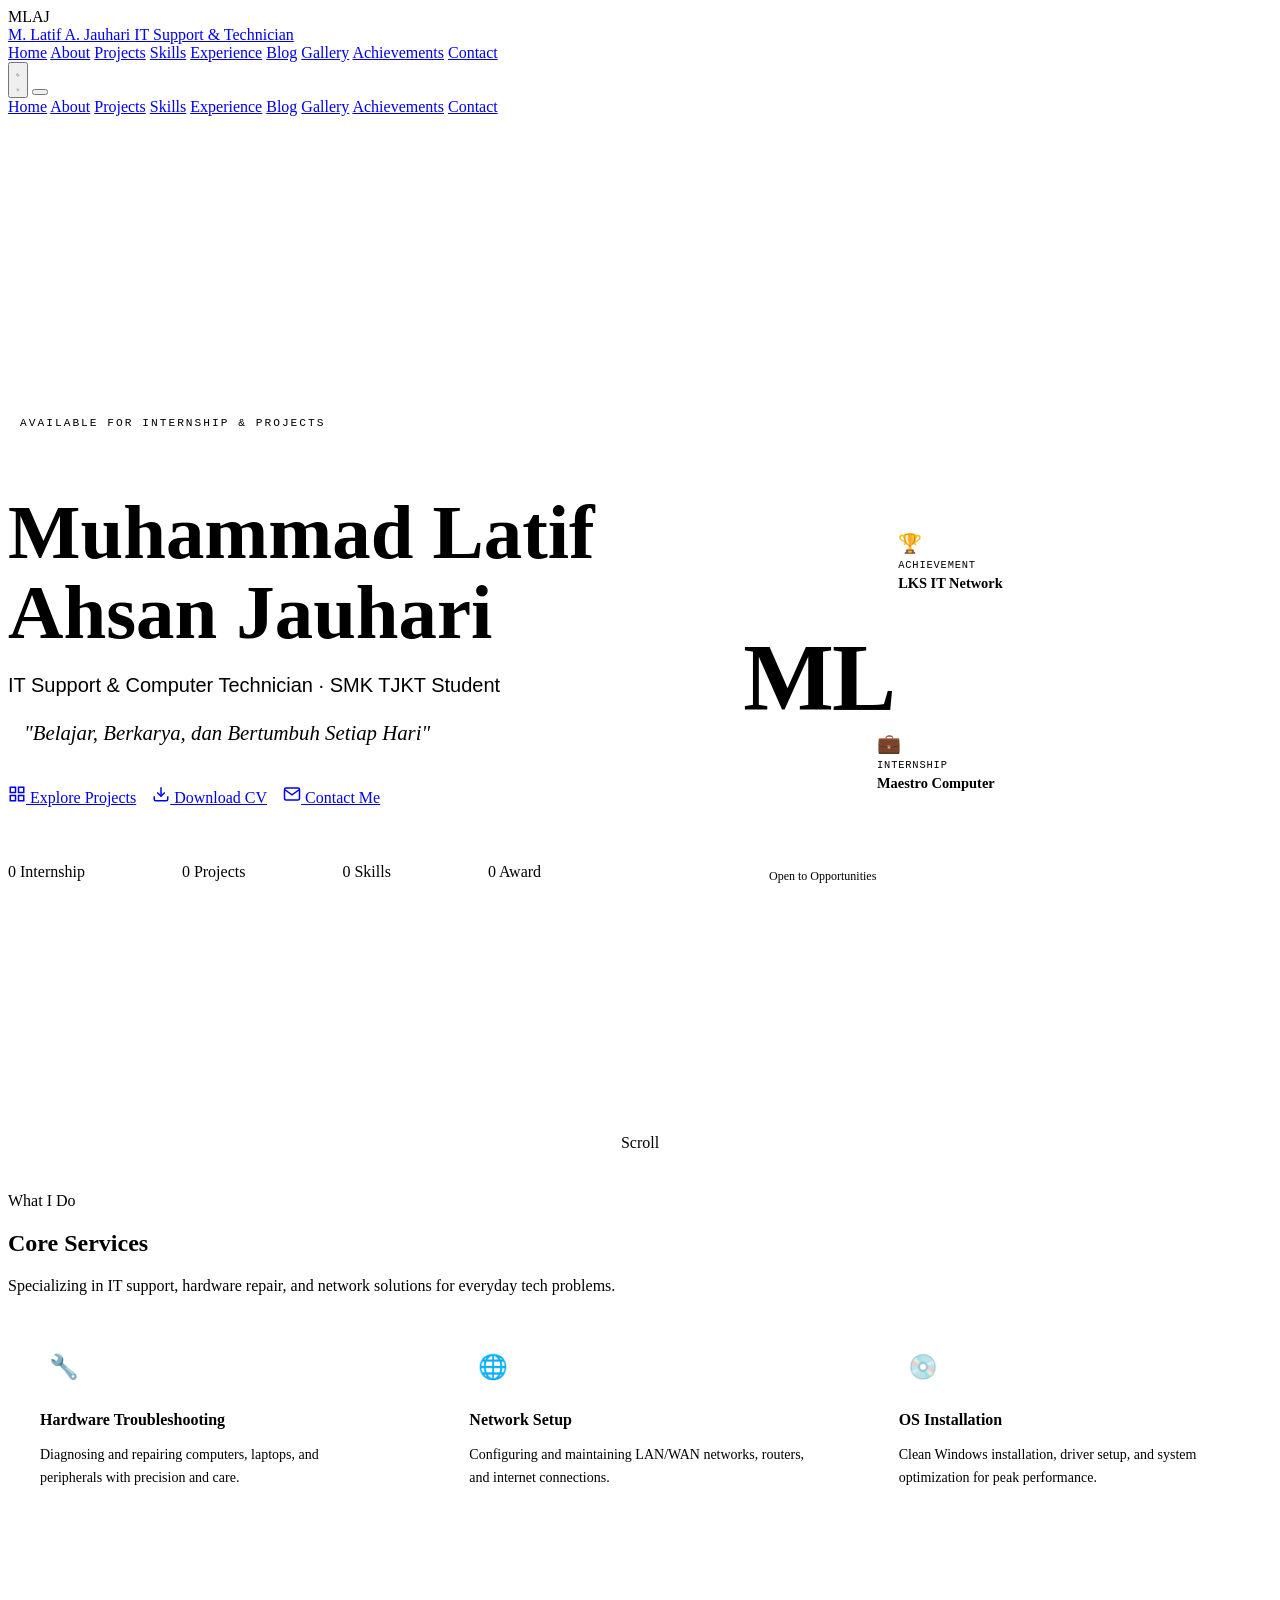
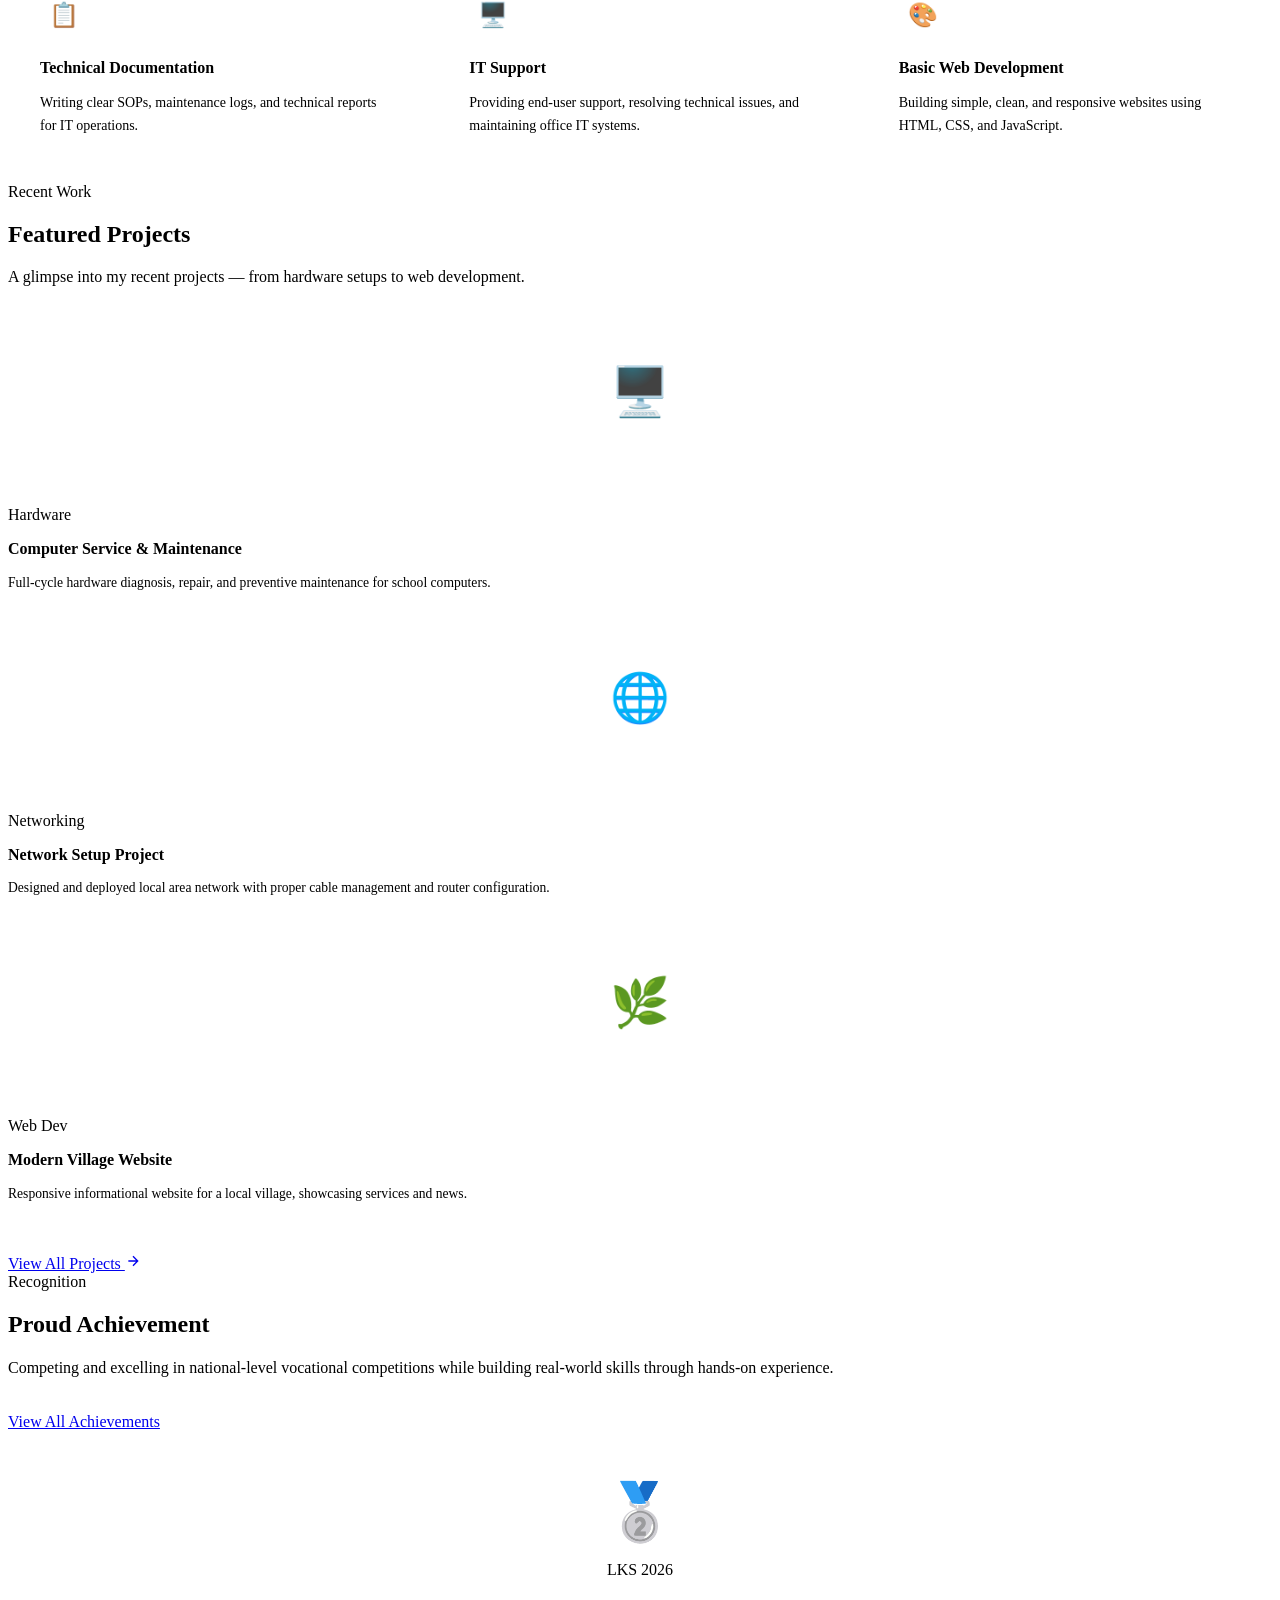
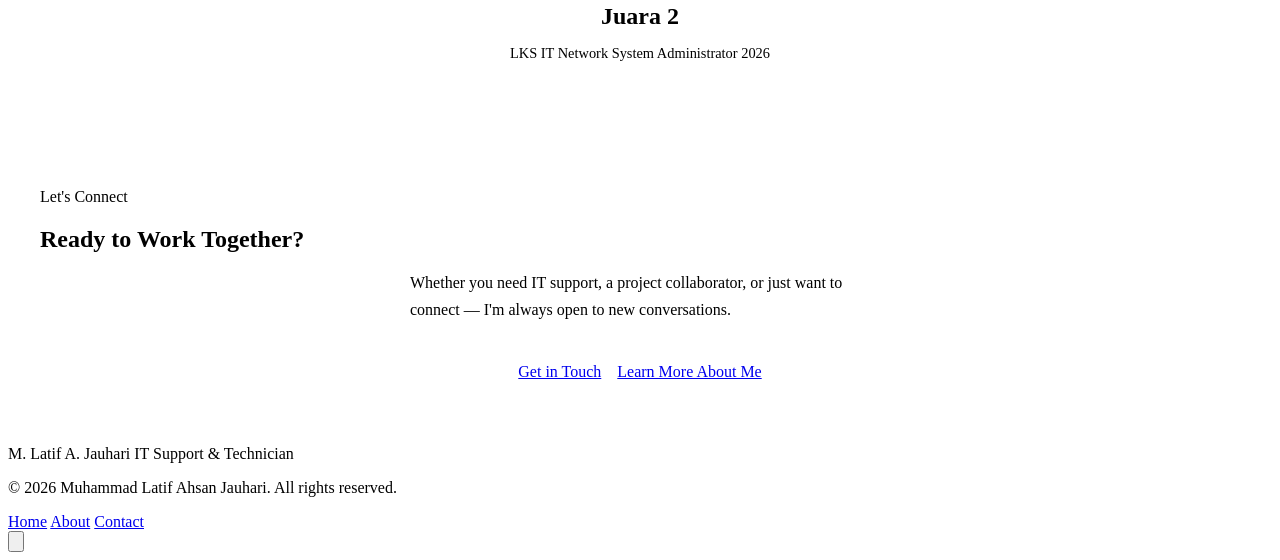
==== index.html @ ace172db "Create index.html" ====
<!DOCTYPE html>
<html lang="id" data-theme="dark">
<head>
  <meta charset="UTF-8" />
  <meta name="viewport" content="width=device-width, initial-scale=1.0" />
  <meta name="description" content="Muhammad Latif Ahsan Jauhari — IT Support & Computer Technician, SMK TJKT Student. Portfolio website." />
  <title>Muhammad Latif Ahsan Jauhari — IT Support & Technician</title>

  <link rel="stylesheet" href="assets/css/style.css" />
  <link rel="stylesheet" href="assets/css/animations.css" />
  <link rel="stylesheet" href="assets/css/theme.css" />
  <link rel="stylesheet" href="assets/css/responsive.css" />

  <script src="assets/js/theme.js"></script>

  <style>
    /* ── HOME PAGE SPECIFIC ── */
    .hero {
      min-height: 100vh;
      display: flex;
      align-items: center;
      background: var(--gradient-hero);
      position: relative;
      overflow: hidden;
      padding: 7rem 0 4rem;
    }

    .hero-grid {
      display: grid;
      grid-template-columns: 1fr auto;
      gap: 4rem;
      align-items: center;
    }

    .hero-eyebrow {
      display: flex;
      align-items: center;
      gap: 0.75rem;
      margin-bottom: 1.5rem;
    }

    .hero-eyebrow-text {
      font-family: 'DM Mono', monospace;
      font-size: 0.7rem;
      letter-spacing: 0.18em;
      text-transform: uppercase;
      color: var(--accent-blue);
    }

    .hero-title {
      font-family: 'Cormorant Garamond', serif;
      font-size: clamp(3rem, 6vw, 5rem);
      font-weight: 600;
      color: var(--text-primary);
      line-height: 1.05;
      margin-bottom: 0.5rem;
    }

    .hero-name-sub {
      font-family: 'DM Sans', sans-serif;
      font-size: clamp(1rem, 2vw, 1.25rem);
      font-weight: 400;
      color: var(--text-secondary);
      margin-bottom: 1.5rem;
    }

    .hero-tagline {
      font-family: 'Cormorant Garamond', serif;
      font-size: clamp(1.1rem, 2vw, 1.3rem);
      font-style: italic;
      color: var(--text-secondary);
      margin-bottom: 2.5rem;
      padding-left: 1rem;
      border-left: 2px solid var(--accent-blue);
    }

    .hero-actions {
      display: flex;
      gap: 1rem;
      flex-wrap: wrap;
      margin-bottom: 3.5rem;
    }

    .hero-stats {
      display: flex;
      gap: 3rem;
      margin-bottom: 2.5rem;
    }

    .hero-stat-divider {
      width: 1px;
      background: var(--border-subtle);
      align-self: stretch;
    }

    .hero-socials {
      display: flex;
      gap: 0.75rem;
    }

    /* Image */
    .hero-image-wrap {
      position: relative;
      flex-shrink: 0;
    }

    .hero-avatar {
      width: 320px;
      height: 380px;
      border-radius: var(--radius-xl);
      overflow: hidden;
      position: relative;
      border: 1px solid var(--border-subtle);
      box-shadow: var(--shadow-lg), 0 0 60px var(--accent-blue-glow);
    }

    .hero-avatar-inner {
      width: 100%;
      height: 100%;
      background: linear-gradient(135deg, var(--bg-tertiary) 0%, var(--bg-secondary) 100%);
      display: flex;
      align-items: center;
      justify-content: center;
      font-family: 'Cormorant Garamond', serif;
      font-size: 6rem;
      font-weight: 600;
      color: var(--accent-blue);
      letter-spacing: -0.02em;
    }

    .hero-avatar-badge {
      position: absolute;
      bottom: -1rem;
      left: 50%;
      transform: translateX(-50%);
      background: var(--bg-card);
      border: 1px solid var(--border-medium);
      border-radius: 100px;
      padding: 0.5rem 1.25rem;
      display: flex;
      align-items: center;
      gap: 0.5rem;
      white-space: nowrap;
      box-shadow: var(--shadow-md);
    }

    .hero-avatar-badge-text {
      font-size: 0.75rem;
      font-weight: 500;
      color: var(--text-primary);
    }

    /* Floating cards */
    .hero-float-card {
      position: absolute;
      background: var(--bg-glass);
      backdrop-filter: var(--blur-strength);
      border: 1px solid var(--border-subtle);
      border-radius: var(--radius-md);
      padding: 0.75rem 1rem;
      box-shadow: var(--shadow-md);
    }

    .hero-float-1 {
      top: 2rem;
      right: -2.5rem;
      animation: floatSlow 5s ease-in-out infinite;
    }

    .hero-float-2 {
      bottom: 4rem;
      right: -2rem;
      animation: floatSlow 6s ease-in-out 1s infinite;
    }

    .float-card-label {
      font-size: 0.65rem;
      color: var(--text-muted);
      letter-spacing: 0.08em;
      text-transform: uppercase;
      margin-bottom: 0.25rem;
      font-family: 'DM Mono', monospace;
    }

    .float-card-value {
      font-size: 0.9rem;
      font-weight: 600;
      color: var(--text-primary);
    }

    .float-card-icon {
      font-size: 1.2rem;
      margin-bottom: 0.25rem;
    }

    /* Scroll indicator */
    .hero-scroll {
      position: absolute;
      bottom: 2.5rem;
      left: 50%;
      transform: translateX(-50%);
    }

    /* BG Orbs */
    .hero-orb-1 {
      top: 10%;
      left: -5%;
    }

    .hero-orb-2 {
      bottom: 10%;
      right: -5%;
    }

    /* ── SERVICES SECTION ── */
    .services-grid {
      display: grid;
      grid-template-columns: repeat(3, 1fr);
      gap: 1.5rem;
    }

    .service-card {
      padding: 2rem;
      background: var(--bg-card);
      border: 1px solid var(--border-subtle);
      border-radius: var(--radius-lg);
      transition: all var(--transition-smooth);
    }

    .service-card:hover {
      border-color: var(--border-accent);
      background: var(--bg-glass);
      transform: translateY(-4px);
      box-shadow: var(--shadow-md);
    }

    .service-icon {
      width: 48px;
      height: 48px;
      background: var(--accent-blue-dim);
      border-radius: var(--radius-md);
      display: flex;
      align-items: center;
      justify-content: center;
      margin-bottom: 1.25rem;
      font-size: 1.5rem;
    }

    .service-title {
      font-size: 1rem;
      font-weight: 600;
      color: var(--text-primary);
      margin-bottom: 0.5rem;
    }

    .service-desc {
      font-size: 0.875rem;
      color: var(--text-secondary);
      line-height: 1.65;
    }

    @media (max-width: 768px) {
      .services-grid { grid-template-columns: 1fr; }
      .hero-float-1, .hero-float-2 { display: none; }
    }
    @media (max-width: 1024px) {
      .services-grid { grid-template-columns: repeat(2, 1fr); }
    }
  </style>
</head>
<body class="no-scroll">

  <!-- Loading Screen -->
  <div class="loading-screen" id="loadingScreen">
    <div class="loading-logo">MLAJ</div>
    <div class="loading-bar-wrap">
      <div class="loading-bar"></div>
    </div>
  </div>

  <!-- Scroll Progress -->
  <div class="scroll-progress" id="scrollProgress"></div>

  <!-- ==================== NAVBAR ==================== -->
  <nav class="navbar" id="navbar">
    <div class="navbar-inner">
      <a href="index.html" class="navbar-logo">
        <span class="logo-name">M. Latif A. Jauhari</span>
        <span class="logo-title">IT Support & Technician</span>
      </a>

      <div class="navbar-menu">
        <a href="index.html" class="nav-link active">Home</a>
        <a href="about.html" class="nav-link">About</a>
        <a href="projects.html" class="nav-link">Projects</a>
        <a href="skills.html" class="nav-link">Skills</a>
        <a href="experience.html" class="nav-link">Experience</a>
        <a href="blog.html" class="nav-link">Blog</a>
        <a href="gallery.html" class="nav-link">Gallery</a>
        <a href="achievements.html" class="nav-link">Achievements</a>
        <a href="contact.html" class="nav-link">Contact</a>
      </div>

      <div class="navbar-actions">
        <button class="theme-toggle" id="themeToggle" aria-label="Toggle theme">
          <svg class="icon-moon" viewBox="0 0 24 24" fill="none" stroke="currentColor" stroke-width="1.5">
            <path d="M21 12.79A9 9 0 1 1 11.21 3 7 7 0 0 0 21 12.79z"/>
          </svg>
          <svg class="icon-sun" viewBox="0 0 24 24" fill="none" stroke="currentColor" stroke-width="1.5">
            <circle cx="12" cy="12" r="5"/>
            <line x1="12" y1="1" x2="12" y2="3"/><line x1="12" y1="21" x2="12" y2="23"/>
            <line x1="4.22" y1="4.22" x2="5.64" y2="5.64"/><line x1="18.36" y1="18.36" x2="19.78" y2="19.78"/>
            <line x1="1" y1="12" x2="3" y2="12"/><line x1="21" y1="12" x2="23" y2="12"/>
            <line x1="4.22" y1="19.78" x2="5.64" y2="18.36"/><line x1="18.36" y1="5.64" x2="19.78" y2="4.22"/>
          </svg>
        </button>

        <button class="hamburger" id="hamburger" aria-label="Open menu">
          <span></span><span></span><span></span>
        </button>
      </div>
    </div>
  </nav>

  <!-- Mobile Menu -->
  <div class="mobile-menu" id="mobileMenu">
    <a href="index.html" class="mobile-nav-link active">Home</a>
    <a href="about.html" class="mobile-nav-link">About</a>
    <a href="projects.html" class="mobile-nav-link">Projects</a>
    <a href="skills.html" class="mobile-nav-link">Skills</a>
    <a href="experience.html" class="mobile-nav-link">Experience</a>
    <a href="blog.html" class="mobile-nav-link">Blog</a>
    <a href="gallery.html" class="mobile-nav-link">Gallery</a>
    <a href="achievements.html" class="mobile-nav-link">Achievements</a>
    <a href="contact.html" class="mobile-nav-link">Contact</a>
  </div>

  <!-- ==================== HERO ==================== -->
  <section class="hero" id="home">
    <!-- Background Orbs -->
    <div class="bg-orb bg-orb-1 hero-orb-1"></div>
    <div class="bg-orb bg-orb-2 hero-orb-2"></div>

    <div class="container" style="position:relative;z-index:1;">
      <div class="hero-grid">
        <!-- Content -->
        <div class="hero-content">
          <div class="hero-eyebrow">
            <div class="pulse-dot"></div>
            <span class="hero-eyebrow-text">Available for Internship & Projects</span>
          </div>

          <h1 class="hero-title">
            Muhammad Latif<br />
            <span class="shimmer-text">Ahsan Jauhari</span>
          </h1>

          <p class="hero-name-sub">IT Support &amp; Computer Technician · SMK TJKT Student</p>

          <p class="hero-tagline">
            "Belajar, Berkarya, dan Bertumbuh Setiap Hari"
          </p>

          <div class="hero-actions">
            <a href="projects.html" class="btn btn-primary btn-lg">
              <svg width="18" height="18" viewBox="0 0 24 24" fill="none" stroke="currentColor" stroke-width="2"><rect x="3" y="3" width="7" height="7"/><rect x="14" y="3" width="7" height="7"/><rect x="14" y="14" width="7" height="7"/><rect x="3" y="14" width="7" height="7"/></svg>
              Explore Projects
            </a>
            <a href="assets/cv-latif.pdf" class="btn btn-outline btn-lg" download>
              <svg width="18" height="18" viewBox="0 0 24 24" fill="none" stroke="currentColor" stroke-width="2"><path d="M21 15v4a2 2 0 0 1-2 2H5a2 2 0 0 1-2-2v-4"/><polyline points="7 10 12 15 17 10"/><line x1="12" y1="15" x2="12" y2="3"/></svg>
              Download CV
            </a>
            <a href="contact.html" class="btn btn-ghost btn-lg">
              <svg width="18" height="18" viewBox="0 0 24 24" fill="none" stroke="currentColor" stroke-width="2"><path d="M4 4h16c1.1 0 2 .9 2 2v12c0 1.1-.9 2-2 2H4c-1.1 0-2-.9-2-2V6c0-1.1.9-2 2-2z"/><polyline points="22,6 12,13 2,6"/></svg>
              Contact Me
            </a>
          </div>

          <div class="hero-stats">
            <div class="stat-item">
              <span class="stat-number" data-count="6" data-suffix="mo">0</span>
              <span class="stat-label">Internship</span>
            </div>
            <div class="hero-stat-divider"></div>
            <div class="stat-item">
              <span class="stat-number" data-count="6" data-suffix="+">0</span>
              <span class="stat-label">Projects</span>
            </div>
            <div class="hero-stat-divider"></div>
            <div class="stat-item">
              <span class="stat-number" data-count="7" data-suffix="+">0</span>
              <span class="stat-label">Skills</span>
            </div>
            <div class="hero-stat-divider"></div>
            <div class="stat-item">
              <span class="stat-number" data-count="1" data-suffix="">0</span>
              <span class="stat-label">Award</span>
            </div>
          </div>

          <div class="hero-socials">
            <a href="https://wa.me/6281234567890" class="social-link" target="_blank" aria-label="WhatsApp">
              <svg viewBox="0 0 24 24" fill="currentColor"><path d="M17.472 14.382c-.297-.149-1.758-.867-2.03-.967-.273-.099-.471-.148-.67.15-.197.297-.767.966-.94 1.164-.173.199-.347.223-.644.075-.297-.15-1.255-.463-2.39-1.475-.883-.788-1.48-1.761-1.653-2.059-.173-.297-.018-.458.13-.606.134-.133.298-.347.446-.52.149-.174.198-.298.298-.497.099-.198.05-.371-.025-.52-.075-.149-.669-1.612-.916-2.207-.242-.579-.487-.5-.669-.51-.173-.008-.371-.01-.57-.01-.198 0-.52.074-.792.372-.272.297-1.04 1.016-1.04 2.479 0 1.462 1.065 2.875 1.213 3.074.149.198 2.096 3.2 5.077 4.487.709.306 1.262.489 1.694.625.712.227 1.36.195 1.871.118.571-.085 1.758-.719 2.006-1.413.248-.694.248-1.289.173-1.413-.074-.124-.272-.198-.57-.347m-5.421 7.403h-.004a9.87 9.87 0 01-5.031-1.378l-.361-.214-3.741.982.998-3.648-.235-.374a9.86 9.86 0 01-1.51-5.26c.001-5.45 4.436-9.884 9.888-9.884 2.64 0 5.122 1.03 6.988 2.898a9.825 9.825 0 012.893 6.994c-.003 5.45-4.437 9.884-9.885 9.884m8.413-18.297A11.815 11.815 0 0012.05 0C5.495 0 .16 5.335.157 11.892c0 2.096.547 4.142 1.588 5.945L.057 24l6.305-1.654a11.882 11.882 0 005.683 1.448h.005c6.554 0 11.89-5.335 11.893-11.893a11.821 11.821 0 00-3.48-8.413z"/></svg>
            </a>
            <a href="https://instagram.com/latif_jauhari" class="social-link" target="_blank" aria-label="Instagram">
              <svg viewBox="0 0 24 24" fill="none" stroke="currentColor" stroke-width="1.8"><rect x="2" y="2" width="20" height="20" rx="5" ry="5"/><path d="M16 11.37A4 4 0 1 1 12.63 8 4 4 0 0 1 16 11.37z"/><line x1="17.5" y1="6.5" x2="17.51" y2="6.5"/></svg>
            </a>
            <a href="https://linkedin.com/in/latif-jauhari" class="social-link" target="_blank" aria-label="LinkedIn">
              <svg viewBox="0 0 24 24" fill="currentColor"><path d="M20.447 20.452h-3.554v-5.569c0-1.328-.027-3.037-1.852-3.037-1.853 0-2.136 1.445-2.136 2.939v5.667H9.351V9h3.414v1.561h.046c.477-.9 1.637-1.85 3.37-1.85 3.601 0 4.267 2.37 4.267 5.455v6.286zM5.337 7.433a2.062 2.062 0 0 1-2.063-2.065 2.064 2.064 0 1 1 2.063 2.065zm1.782 13.019H3.555V9h3.564v11.452zM22.225 0H1.771C.792 0 0 .774 0 1.729v20.542C0 23.227.792 24 1.771 24h20.451C23.2 24 24 23.227 24 22.271V1.729C24 .774 23.2 0 22.222 0h.003z"/></svg>
            </a>
            <a href="https://github.com/latif-jauhari" class="social-link" target="_blank" aria-label="GitHub">
              <svg viewBox="0 0 24 24" fill="currentColor"><path d="M12 0c-6.626 0-12 5.373-12 12 0 5.302 3.438 9.8 8.207 11.387.599.111.793-.261.793-.577v-2.234c-3.338.726-4.033-1.416-4.033-1.416-.546-1.387-1.333-1.756-1.333-1.756-1.089-.745.083-.729.083-.729 1.205.084 1.839 1.237 1.839 1.237 1.07 1.834 2.807 1.304 3.492.997.107-.775.418-1.305.762-1.604-2.665-.305-5.467-1.334-5.467-5.931 0-1.311.469-2.381 1.236-3.221-.124-.303-.535-1.524.117-3.176 0 0 1.008-.322 3.301 1.23.957-.266 1.983-.399 3.003-.404 1.02.005 2.047.138 3.006.404 2.291-1.552 3.297-1.23 3.297-1.23.653 1.653.242 2.874.118 3.176.77.84 1.235 1.911 1.235 3.221 0 4.609-2.807 5.624-5.479 5.921.43.372.823 1.102.823 2.222v3.293c0 .319.192.694.801.576 4.765-1.589 8.199-6.086 8.199-11.386 0-6.627-5.373-12-12-12z"/></svg>
            </a>
            <a href="mailto:latif.jauhari@email.com" class="social-link" aria-label="Email">
              <svg viewBox="0 0 24 24" fill="none" stroke="currentColor" stroke-width="1.8"><path d="M4 4h16c1.1 0 2 .9 2 2v12c0 1.1-.9 2-2 2H4c-1.1 0-2-.9-2-2V6c0-1.1.9-2 2-2z"/><polyline points="22,6 12,13 2,6"/></svg>
            </a>
          </div>
        </div>

        <!-- Image -->
        <div class="hero-image-wrap">
          <div class="hero-avatar">
            <div class="hero-avatar-inner">ML</div>
          </div>

          <!-- Floating Cards -->
          <div class="hero-float-card hero-float-1">
            <div class="float-card-icon">🏆</div>
            <div class="float-card-label">Achievement</div>
            <div class="float-card-value">LKS IT Network</div>
          </div>

          <div class="hero-float-card hero-float-2">
            <div class="float-card-icon">💼</div>
            <div class="float-card-label">Internship</div>
            <div class="float-card-value">Maestro Computer</div>
          </div>

          <div class="hero-avatar-badge" style="bottom: -1.5rem;">
            <div class="pulse-dot"></div>
            <span class="hero-avatar-badge-text">Open to Opportunities</span>
          </div>
        </div>
      </div>
    </div>

    <!-- Scroll indicator -->
    <div class="hero-scroll">
      <div class="scroll-indicator">
        <div class="scroll-mouse">
          <div class="scroll-wheel"></div>
        </div>
        <span class="scroll-text">Scroll</span>
      </div>
    </div>
  </section>

  <!-- ==================== SERVICES / SKILLS HIGHLIGHT ==================== -->
  <section class="section" style="background: var(--bg-secondary);">
    <div class="container">
      <div class="section-header reveal">
        <span class="section-eyebrow">What I Do</span>
        <h2 class="section-title">Core Services</h2>
        <p class="section-subtitle">Specializing in IT support, hardware repair, and network solutions for everyday tech problems.</p>
      </div>

      <div class="services-grid stagger-children">
        <div class="service-card">
          <div class="service-icon">🔧</div>
          <h3 class="service-title">Hardware Troubleshooting</h3>
          <p class="service-desc">Diagnosing and repairing computers, laptops, and peripherals with precision and care.</p>
        </div>
        <div class="service-card">
          <div class="service-icon">🌐</div>
          <h3 class="service-title">Network Setup</h3>
          <p class="service-desc">Configuring and maintaining LAN/WAN networks, routers, and internet connections.</p>
        </div>
        <div class="service-card">
          <div class="service-icon">💿</div>
          <h3 class="service-title">OS Installation</h3>
          <p class="service-desc">Clean Windows installation, driver setup, and system optimization for peak performance.</p>
        </div>
        <div class="service-card">
          <div class="service-icon">📋</div>
          <h3 class="service-title">Technical Documentation</h3>
          <p class="service-desc">Writing clear SOPs, maintenance logs, and technical reports for IT operations.</p>
        </div>
        <div class="service-card">
          <div class="service-icon">🖥️</div>
          <h3 class="service-title">IT Support</h3>
          <p class="service-desc">Providing end-user support, resolving technical issues, and maintaining office IT systems.</p>
        </div>
        <div class="service-card">
          <div class="service-icon">🎨</div>
          <h3 class="service-title">Basic Web Development</h3>
          <p class="service-desc">Building simple, clean, and responsive websites using HTML, CSS, and JavaScript.</p>
        </div>
      </div>
    </div>
  </section>

  <!-- ==================== RECENT PROJECTS PREVIEW ==================== -->
  <section class="section">
    <div class="container">
      <div class="section-header reveal">
        <span class="section-eyebrow">Recent Work</span>
        <h2 class="section-title">Featured Projects</h2>
        <p class="section-subtitle">A glimpse into my recent projects — from hardware setups to web development.</p>
      </div>

      <div class="grid-3 stagger-children" style="margin-bottom:3rem;">
        <div class="card">
          <div style="background:var(--bg-tertiary);border-radius:var(--radius-md);height:180px;display:flex;align-items:center;justify-content:center;font-size:3rem;margin-bottom:1.5rem;">🖥️</div>
          <span class="badge" style="margin-bottom:0.75rem;">Hardware</span>
          <h3 style="font-size:1rem;font-weight:600;margin-bottom:0.5rem;color:var(--text-primary);">Computer Service & Maintenance</h3>
          <p style="font-size:0.85rem;color:var(--text-secondary);line-height:1.65;">Full-cycle hardware diagnosis, repair, and preventive maintenance for school computers.</p>
        </div>
        <div class="card">
          <div style="background:var(--bg-tertiary);border-radius:var(--radius-md);height:180px;display:flex;align-items:center;justify-content:center;font-size:3rem;margin-bottom:1.5rem;">🌐</div>
          <span class="badge" style="margin-bottom:0.75rem;">Networking</span>
          <h3 style="font-size:1rem;font-weight:600;margin-bottom:0.5rem;color:var(--text-primary);">Network Setup Project</h3>
          <p style="font-size:0.85rem;color:var(--text-secondary);line-height:1.65;">Designed and deployed local area network with proper cable management and router configuration.</p>
        </div>
        <div class="card">
          <div style="background:var(--bg-tertiary);border-radius:var(--radius-md);height:180px;display:flex;align-items:center;justify-content:center;font-size:3rem;margin-bottom:1.5rem;">🌿</div>
          <span class="badge badge-warm" style="margin-bottom:0.75rem;">Web Dev</span>
          <h3 style="font-size:1rem;font-weight:600;margin-bottom:0.5rem;color:var(--text-primary);">Modern Village Website</h3>
          <p style="font-size:0.85rem;color:var(--text-secondary);line-height:1.65;">Responsive informational website for a local village, showcasing services and news.</p>
        </div>
      </div>

      <div class="text-center">
        <a href="projects.html" class="btn btn-outline">
          View All Projects
          <svg width="16" height="16" viewBox="0 0 24 24" fill="none" stroke="currentColor" stroke-width="2"><path d="M5 12h14M12 5l7 7-7 7"/></svg>
        </a>
      </div>
    </div>
  </section>

  <!-- ==================== ACHIEVEMENT PREVIEW ==================== -->
  <section class="section" style="background: var(--bg-secondary);">
    <div class="container">
      <div class="grid-2" style="align-items:center;gap:4rem;">
        <div class="reveal">
          <span class="section-eyebrow">Recognition</span>
          <h2 class="section-title" style="text-align:left;margin-bottom:1rem;">Proud Achievement</h2>
          <p style="color:var(--text-secondary);line-height:1.7;margin-bottom:2rem;">Competing and excelling in national-level vocational competitions while building real-world skills through hands-on experience.</p>
          <a href="achievements.html" class="btn btn-outline">
            View All Achievements
          </a>
        </div>
        <div class="card reveal reveal-delay-2" style="text-align:center;padding:3rem 2rem;">
          <div style="font-size:3.5rem;margin-bottom:1rem;">🥈</div>
          <div class="badge badge-warm" style="justify-content:center;margin:0 auto 1rem;">LKS 2026</div>
          <h3 style="font-family:'Cormorant Garamond',serif;font-size:1.5rem;font-weight:600;color:var(--text-primary);margin-bottom:0.5rem;">Juara 2</h3>
          <p style="color:var(--text-secondary);font-size:0.9rem;">LKS IT Network System Administrator 2026</p>
        </div>
      </div>
    </div>
  </section>

  <!-- ==================== CTA ==================== -->
  <section class="section">
    <div class="container">
      <div class="card text-center reveal" style="padding:4rem 2rem;background:linear-gradient(135deg,var(--bg-card),var(--bg-tertiary));border-color:var(--border-accent);">
        <span class="section-eyebrow">Let's Connect</span>
        <h2 class="section-title" style="margin-bottom:1rem;">Ready to Work Together?</h2>
        <p style="color:var(--text-secondary);max-width:460px;margin:0 auto 2.5rem;line-height:1.7;">Whether you need IT support, a project collaborator, or just want to connect — I'm always open to new conversations.</p>
        <div style="display:flex;gap:1rem;justify-content:center;flex-wrap:wrap;">
          <a href="contact.html" class="btn btn-primary btn-lg">Get in Touch</a>
          <a href="about.html" class="btn btn-outline btn-lg">Learn More About Me</a>
        </div>
      </div>
    </div>
  </section>

  <!-- ==================== FOOTER ==================== -->
  <footer class="footer">
    <div class="container">
      <div class="footer-inner">
        <div class="footer-brand navbar-logo">
          <span class="logo-name">M. Latif A. Jauhari</span>
          <span class="logo-title">IT Support & Technician</span>
        </div>
        <p class="footer-copy">© 2026 Muhammad Latif Ahsan Jauhari. All rights reserved.</p>
        <div class="footer-links">
          <a href="index.html">Home</a>
          <a href="about.html">About</a>
          <a href="contact.html">Contact</a>
        </div>
      </div>
    </div>
  </footer>

  <!-- Back to Top -->
  <button class="back-to-top" id="backToTop" aria-label="Back to top">
    <svg viewBox="0 0 24 24" fill="none" stroke="currentColor" stroke-width="2"><path d="M18 15l-6-6-6 6"/></svg>
  </button>

  <script src="assets/js/navbar.js"></script>
  <script src="assets/js/main.js"></script>
  <script src="assets/js/theme.js"></script>
</body>
</html>
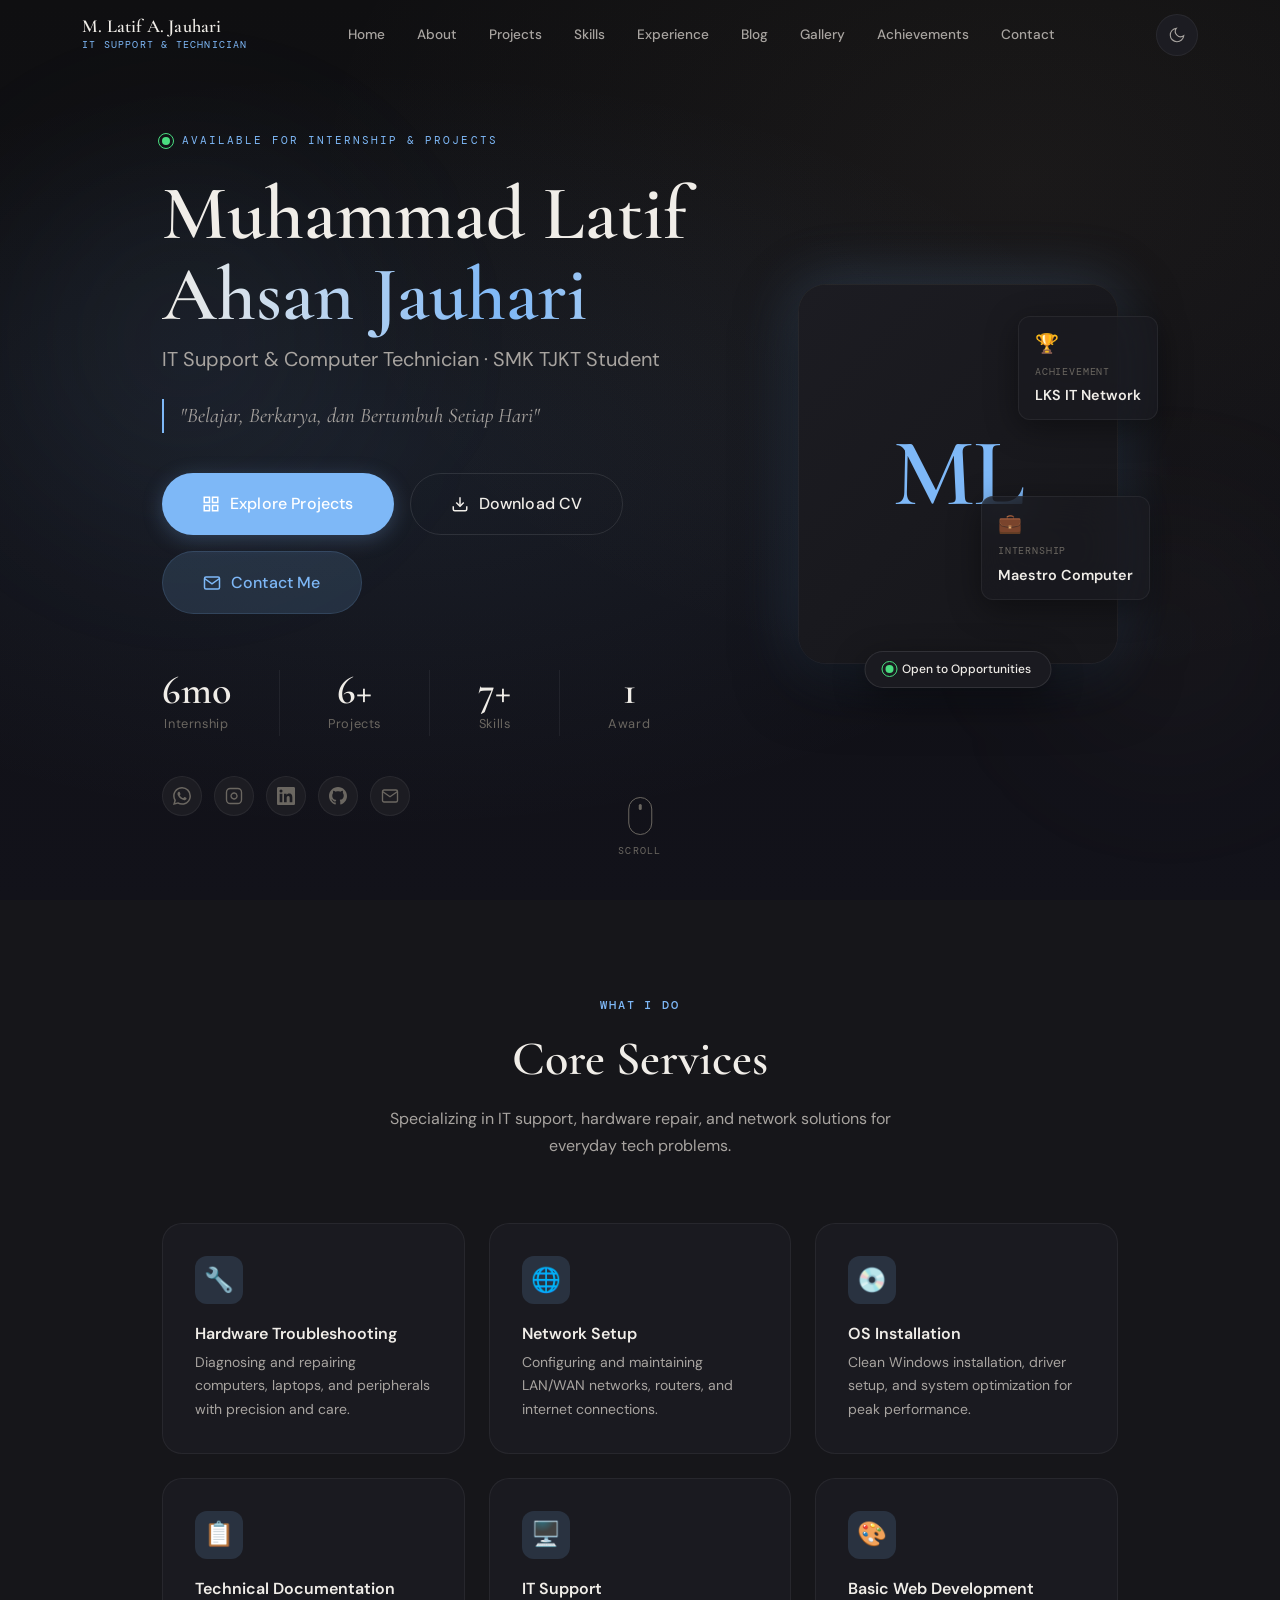
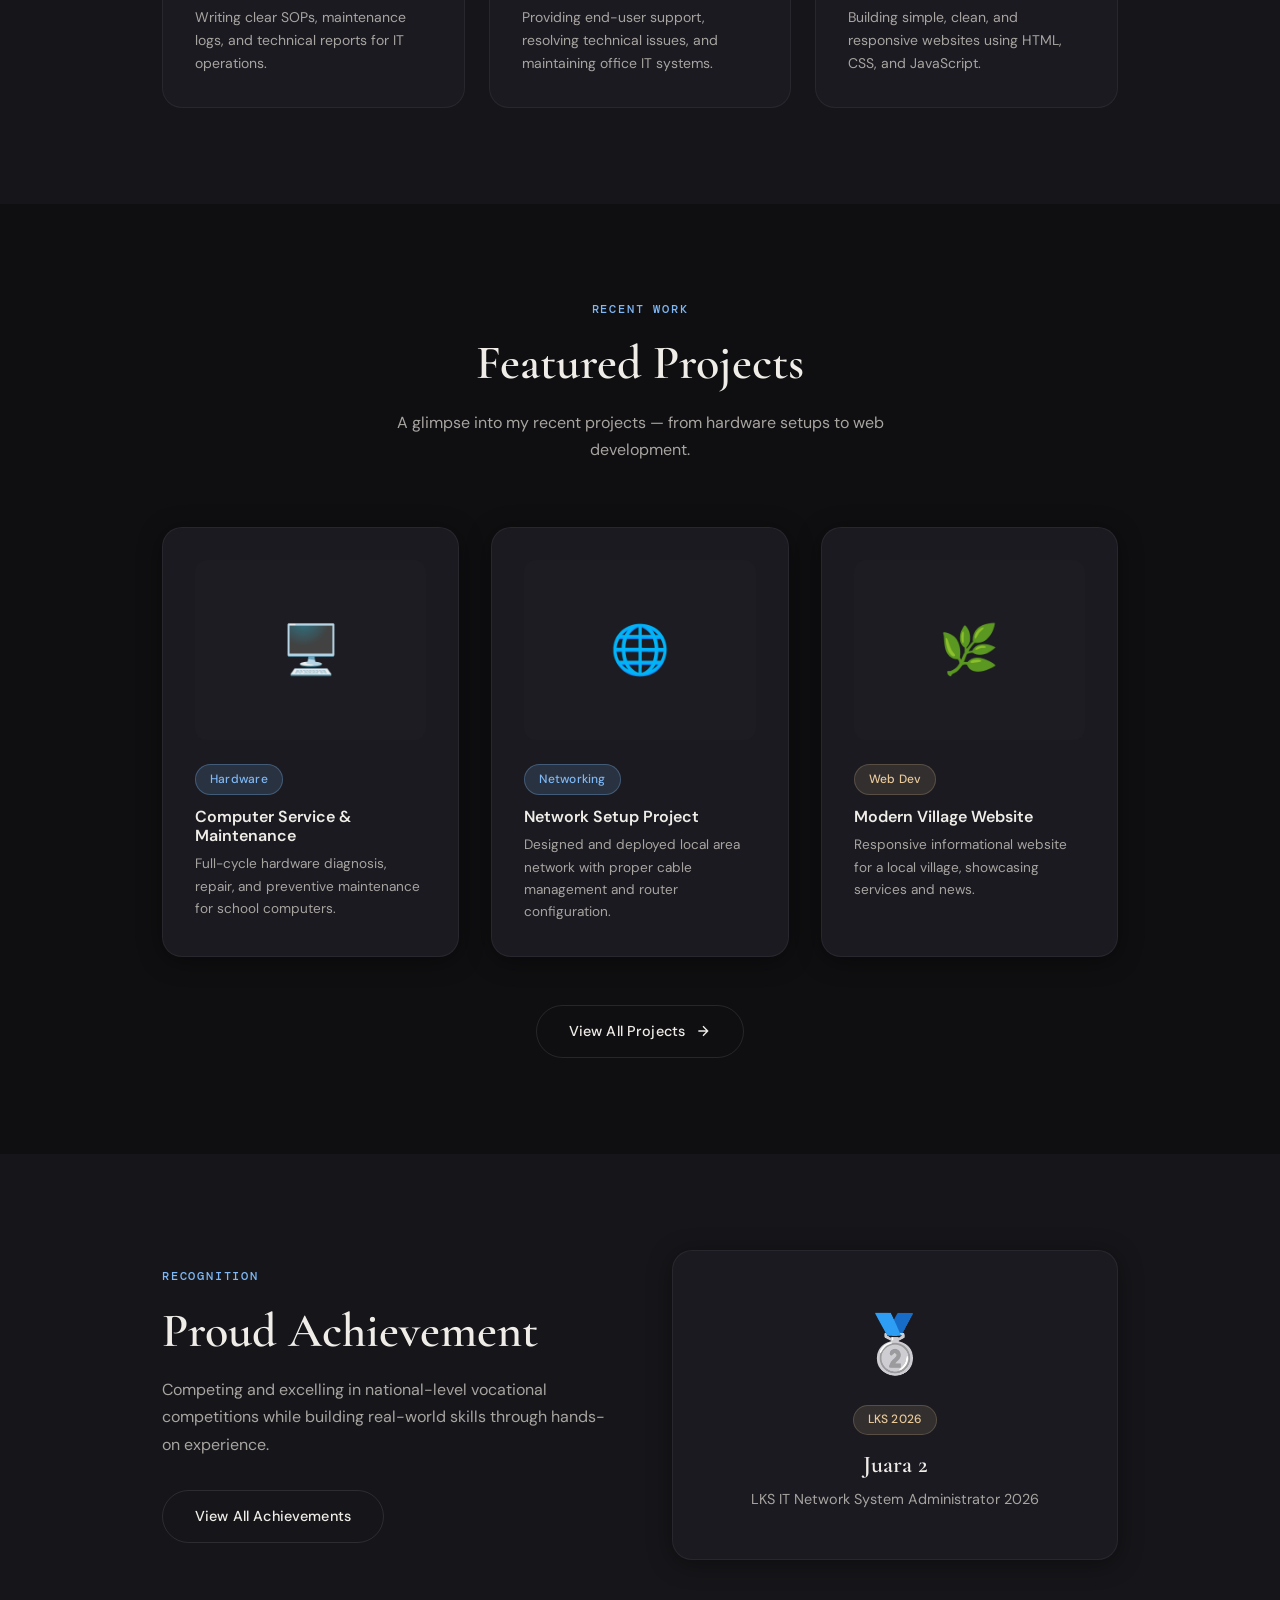
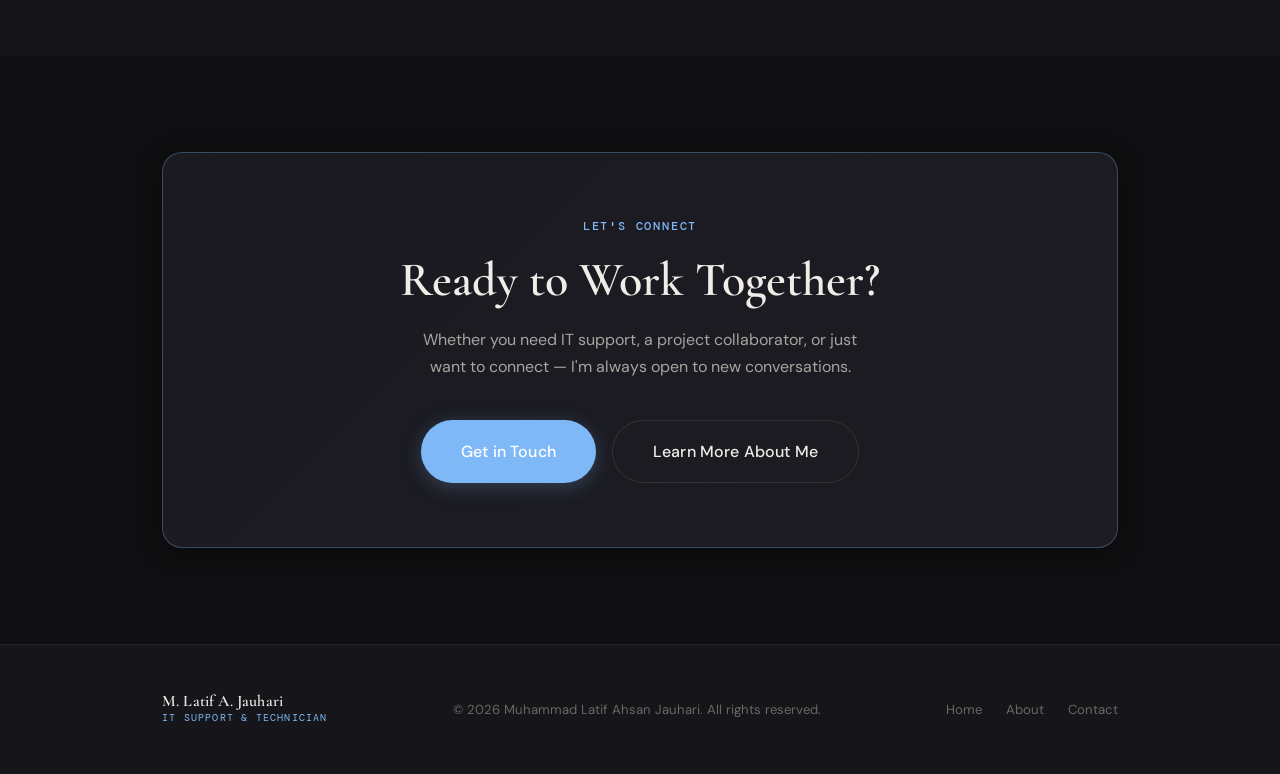
==== commit 92b2de73: "Update index.html" ====
--- a/index.html
+++ b/index.html
@@ -10,8 +10,6 @@
   <link rel="stylesheet" href="assets/css/animations.css" />
   <link rel="stylesheet" href="assets/css/theme.css" />
   <link rel="stylesheet" href="assets/css/responsive.css" />
-
-  <script src="assets/js/theme.js"></script>
 
   <style>
     /* ── HOME PAGE SPECIFIC ── */
--- a/assets/css/style.css
+++ b/assets/css/style.css
@@ -0,0 +1,969 @@
+/* ============================================
+   STYLE.CSS - Base & Components
+   Muhammad Latif Ahsan Jauhari Portfolio
+============================================ */
+
+@import url('https://fonts.googleapis.com/css2?family=Cormorant+Garamond:ital,wght@0,300;0,400;0,500;0,600;0,700;1,300;1,400&family=DM+Sans:ital,opsz,wght@0,9..40,300;0,9..40,400;0,9..40,500;0,9..40,600;1,9..40,300&family=DM+Mono:wght@300;400;500&display=swap');
+
+/* ============================================
+   CSS VARIABLES
+============================================ */
+:root {
+  /* Dark Mode (Default) */
+  --bg-primary: #0f0f11;
+  --bg-secondary: #16161a;
+  --bg-tertiary: #1c1c22;
+  --bg-card: #1a1a20;
+  --bg-glass: rgba(26, 26, 32, 0.7);
+
+  --text-primary: #f0ede8;
+  --text-secondary: #a8a4a0;
+  --text-muted: #6b6761;
+  --text-accent: #7eb8f7;
+
+  --accent-blue: #7eb8f7;
+  --accent-blue-dim: rgba(126, 184, 247, 0.15);
+  --accent-blue-glow: rgba(126, 184, 247, 0.25);
+  --accent-warm: #e8c99a;
+  --accent-warm-dim: rgba(232, 201, 154, 0.12);
+
+  --border-subtle: rgba(255, 255, 255, 0.06);
+  --border-medium: rgba(255, 255, 255, 0.1);
+  --border-accent: rgba(126, 184, 247, 0.3);
+
+  --shadow-sm: 0 2px 12px rgba(0, 0, 0, 0.3);
+  --shadow-md: 0 8px 32px rgba(0, 0, 0, 0.4);
+  --shadow-lg: 0 20px 60px rgba(0, 0, 0, 0.5);
+  --shadow-accent: 0 0 40px rgba(126, 184, 247, 0.1);
+  --shadow-card: 0 4px 24px rgba(0, 0, 0, 0.4);
+
+  --gradient-hero: radial-gradient(ellipse at 30% 50%, rgba(126, 184, 247, 0.08) 0%, transparent 60%),
+                   radial-gradient(ellipse at 80% 20%, rgba(232, 201, 154, 0.05) 0%, transparent 50%),
+                   linear-gradient(180deg, #0f0f11 0%, #12121a 100%);
+  --gradient-card: linear-gradient(135deg, rgba(255,255,255,0.04) 0%, rgba(255,255,255,0.01) 100%);
+  --gradient-accent: linear-gradient(135deg, #7eb8f7, #a8d4ff);
+
+  --navbar-bg: rgba(15, 15, 17, 0.85);
+  --blur-strength: blur(20px);
+  --radius-sm: 8px;
+  --radius-md: 12px;
+  --radius-lg: 20px;
+  --radius-xl: 28px;
+
+  --transition-fast: 0.2s cubic-bezier(0.4, 0, 0.2, 1);
+  --transition-smooth: 0.4s cubic-bezier(0.4, 0, 0.2, 1);
+  --transition-slow: 0.6s cubic-bezier(0.4, 0, 0.2, 1);
+}
+
+[data-theme="light"] {
+  --bg-primary: #fafafa;
+  --bg-secondary: #f4f4f6;
+  --bg-tertiary: #ededf0;
+  --bg-card: #ffffff;
+  --bg-glass: rgba(255, 255, 255, 0.8);
+
+  --text-primary: #1a1a24;
+  --text-secondary: #5c5c6e;
+  --text-muted: #9898a8;
+  --text-accent: #2c7be5;
+
+  --accent-blue: #2c7be5;
+  --accent-blue-dim: rgba(44, 123, 229, 0.08);
+  --accent-blue-glow: rgba(44, 123, 229, 0.15);
+  --accent-warm: #b8872a;
+  --accent-warm-dim: rgba(184, 135, 42, 0.08);
+
+  --border-subtle: rgba(0, 0, 0, 0.06);
+  --border-medium: rgba(0, 0, 0, 0.1);
+  --border-accent: rgba(44, 123, 229, 0.25);
+
+  --shadow-sm: 0 2px 12px rgba(0, 0, 0, 0.06);
+  --shadow-md: 0 8px 32px rgba(0, 0, 0, 0.1);
+  --shadow-lg: 0 20px 60px rgba(0, 0, 0, 0.12);
+  --shadow-accent: 0 0 40px rgba(44, 123, 229, 0.08);
+  --shadow-card: 0 4px 24px rgba(0, 0, 0, 0.08), 0 1px 4px rgba(0,0,0,0.04);
+
+  --gradient-hero: radial-gradient(ellipse at 30% 50%, rgba(44, 123, 229, 0.06) 0%, transparent 60%),
+                   radial-gradient(ellipse at 80% 20%, rgba(184, 135, 42, 0.04) 0%, transparent 50%),
+                   linear-gradient(180deg, #fafafa 0%, #f4f4f6 100%);
+  --gradient-card: linear-gradient(135deg, rgba(255,255,255,0.9) 0%, rgba(255,255,255,0.6) 100%);
+  --gradient-accent: linear-gradient(135deg, #2c7be5, #5b9ef7);
+
+  --navbar-bg: rgba(250, 250, 250, 0.9);
+}
+
+/* ============================================
+   RESET & BASE
+============================================ */
+*, *::before, *::after {
+  box-sizing: border-box;
+  margin: 0;
+  padding: 0;
+}
+
+html {
+  scroll-behavior: smooth;
+  font-size: 16px;
+  -webkit-text-size-adjust: 100%;
+}
+
+body {
+  font-family: 'DM Sans', sans-serif;
+  background-color: var(--bg-primary);
+  color: var(--text-primary);
+  line-height: 1.6;
+  overflow-x: hidden;
+  transition: background-color var(--transition-smooth), color var(--transition-smooth);
+  -webkit-font-smoothing: antialiased;
+  -moz-osx-font-smoothing: grayscale;
+}
+
+body.no-scroll { overflow: hidden; }
+
+img {
+  max-width: 100%;
+  height: auto;
+  display: block;
+}
+
+a {
+  color: inherit;
+  text-decoration: none;
+}
+
+ul, ol { list-style: none; }
+
+button {
+  cursor: pointer;
+  border: none;
+  background: none;
+  font-family: inherit;
+}
+
+input, textarea, select {
+  font-family: inherit;
+}
+
+/* ============================================
+   TYPOGRAPHY
+============================================ */
+.font-display {
+  font-family: 'Cormorant Garamond', Georgia, serif;
+}
+
+.font-mono {
+  font-family: 'DM Mono', monospace;
+}
+
+h1, h2, h3, h4, h5 {
+  line-height: 1.2;
+  font-weight: 600;
+}
+
+.text-xs { font-size: 0.75rem; }
+.text-sm { font-size: 0.875rem; }
+.text-base { font-size: 1rem; }
+.text-lg { font-size: 1.125rem; }
+.text-xl { font-size: 1.25rem; }
+.text-2xl { font-size: 1.5rem; }
+.text-3xl { font-size: 1.875rem; }
+.text-4xl { font-size: 2.25rem; }
+.text-5xl { font-size: 3rem; }
+.text-6xl { font-size: 3.75rem; }
+
+/* ============================================
+   LAYOUT UTILITIES
+============================================ */
+.container {
+  max-width: 1180px;
+  margin: 0 auto;
+  padding: 0 2rem;
+}
+
+.container-sm {
+  max-width: 780px;
+  margin: 0 auto;
+  padding: 0 2rem;
+}
+
+.section {
+  padding: 6rem 0;
+}
+
+.section-sm { padding: 4rem 0; }
+
+.grid-2 {
+  display: grid;
+  grid-template-columns: repeat(2, 1fr);
+  gap: 2rem;
+}
+
+.grid-3 {
+  display: grid;
+  grid-template-columns: repeat(3, 1fr);
+  gap: 2rem;
+}
+
+.grid-4 {
+  display: grid;
+  grid-template-columns: repeat(4, 1fr);
+  gap: 1.5rem;
+}
+
+.flex { display: flex; }
+.flex-center { display: flex; align-items: center; justify-content: center; }
+.flex-between { display: flex; align-items: center; justify-content: space-between; }
+.flex-col { display: flex; flex-direction: column; }
+.gap-1 { gap: 0.5rem; }
+.gap-2 { gap: 1rem; }
+.gap-3 { gap: 1.5rem; }
+.gap-4 { gap: 2rem; }
+
+.text-center { text-align: center; }
+.text-right { text-align: right; }
+
+/* ============================================
+   SECTION HEADER
+============================================ */
+.section-header {
+  text-align: center;
+  margin-bottom: 4rem;
+}
+
+.section-eyebrow {
+  font-family: 'DM Mono', monospace;
+  font-size: 0.75rem;
+  font-weight: 500;
+  letter-spacing: 0.15em;
+  text-transform: uppercase;
+  color: var(--accent-blue);
+  margin-bottom: 1rem;
+  display: block;
+}
+
+.section-title {
+  font-family: 'Cormorant Garamond', serif;
+  font-size: clamp(2rem, 4vw, 3rem);
+  font-weight: 600;
+  color: var(--text-primary);
+  margin-bottom: 1rem;
+  line-height: 1.2;
+}
+
+.section-subtitle {
+  font-size: 1rem;
+  color: var(--text-secondary);
+  max-width: 520px;
+  margin: 0 auto;
+  line-height: 1.7;
+}
+
+/* ============================================
+   CARDS
+============================================ */
+.card {
+  background: var(--bg-card);
+  border: 1px solid var(--border-subtle);
+  border-radius: var(--radius-lg);
+  padding: 2rem;
+  box-shadow: var(--shadow-card);
+  transition: transform var(--transition-smooth), box-shadow var(--transition-smooth), border-color var(--transition-smooth);
+}
+
+.card:hover {
+  transform: translateY(-4px);
+  box-shadow: var(--shadow-md);
+  border-color: var(--border-medium);
+}
+
+.card-glass {
+  background: var(--bg-glass);
+  backdrop-filter: var(--blur-strength);
+  -webkit-backdrop-filter: var(--blur-strength);
+  border: 1px solid var(--border-subtle);
+  border-radius: var(--radius-lg);
+}
+
+/* ============================================
+   BUTTONS
+============================================ */
+.btn {
+  display: inline-flex;
+  align-items: center;
+  gap: 0.625rem;
+  padding: 0.875rem 2rem;
+  border-radius: 100px;
+  font-size: 0.9rem;
+  font-weight: 500;
+  letter-spacing: 0.01em;
+  transition: all var(--transition-smooth);
+  cursor: pointer;
+  white-space: nowrap;
+  position: relative;
+  overflow: hidden;
+}
+
+.btn::before {
+  content: '';
+  position: absolute;
+  inset: 0;
+  opacity: 0;
+  transition: opacity var(--transition-fast);
+}
+
+.btn:hover::before { opacity: 1; }
+
+.btn-primary {
+  background: var(--accent-blue);
+  color: #fff;
+  box-shadow: 0 4px 20px var(--accent-blue-glow);
+}
+
+.btn-primary::before {
+  background: rgba(255, 255, 255, 0.1);
+}
+
+.btn-primary:hover {
+  transform: translateY(-2px);
+  box-shadow: 0 8px 30px var(--accent-blue-glow);
+}
+
+.btn-outline {
+  background: transparent;
+  color: var(--text-primary);
+  border: 1px solid var(--border-medium);
+}
+
+.btn-outline::before {
+  background: var(--accent-blue-dim);
+}
+
+.btn-outline:hover {
+  border-color: var(--accent-blue);
+  color: var(--accent-blue);
+  transform: translateY(-2px);
+}
+
+.btn-ghost {
+  background: var(--accent-blue-dim);
+  color: var(--accent-blue);
+  border: 1px solid var(--accent-blue-dim);
+}
+
+.btn-ghost:hover {
+  background: var(--accent-blue);
+  color: #fff;
+  transform: translateY(-2px);
+}
+
+.btn-sm {
+  padding: 0.625rem 1.25rem;
+  font-size: 0.8rem;
+}
+
+.btn-lg {
+  padding: 1.1rem 2.5rem;
+  font-size: 1rem;
+}
+
+/* ============================================
+   BADGE / TAG
+============================================ */
+.badge {
+  display: inline-flex;
+  align-items: center;
+  gap: 0.375rem;
+  padding: 0.3rem 0.875rem;
+  border-radius: 100px;
+  font-size: 0.75rem;
+  font-weight: 500;
+  letter-spacing: 0.02em;
+  background: var(--accent-blue-dim);
+  color: var(--accent-blue);
+  border: 1px solid var(--border-accent);
+}
+
+.badge-warm {
+  background: var(--accent-warm-dim);
+  color: var(--accent-warm);
+  border-color: rgba(232, 201, 154, 0.2);
+}
+
+/* ============================================
+   NAVBAR
+============================================ */
+.navbar {
+  position: fixed;
+  top: 0;
+  left: 0;
+  right: 0;
+  z-index: 1000;
+  height: 70px;
+  display: flex;
+  align-items: center;
+  transition: all var(--transition-smooth);
+}
+
+.navbar.scrolled {
+  background: var(--navbar-bg);
+  backdrop-filter: var(--blur-strength);
+  -webkit-backdrop-filter: var(--blur-strength);
+  border-bottom: 1px solid var(--border-subtle);
+  box-shadow: var(--shadow-sm);
+}
+
+.navbar-inner {
+  display: flex;
+  align-items: center;
+  justify-content: space-between;
+  width: 100%;
+  max-width: 1180px;
+  margin: 0 auto;
+  padding: 0 2rem;
+}
+
+.navbar-logo {
+  display: flex;
+  flex-direction: column;
+  gap: 1px;
+}
+
+.logo-name {
+  font-family: 'Cormorant Garamond', serif;
+  font-size: 1.15rem;
+  font-weight: 600;
+  color: var(--text-primary);
+  letter-spacing: 0.01em;
+  line-height: 1;
+}
+
+.logo-title {
+  font-family: 'DM Mono', monospace;
+  font-size: 0.625rem;
+  color: var(--accent-blue);
+  letter-spacing: 0.12em;
+  text-transform: uppercase;
+}
+
+.navbar-menu {
+  display: flex;
+  align-items: center;
+  gap: 0.25rem;
+}
+
+.nav-link {
+  padding: 0.5rem 0.875rem;
+  font-size: 0.85rem;
+  font-weight: 500;
+  color: var(--text-secondary);
+  border-radius: var(--radius-sm);
+  transition: all var(--transition-fast);
+  position: relative;
+}
+
+.nav-link:hover, .nav-link.active {
+  color: var(--text-primary);
+  background: var(--accent-blue-dim);
+}
+
+.nav-link.active {
+  color: var(--accent-blue);
+}
+
+.navbar-actions {
+  display: flex;
+  align-items: center;
+  gap: 0.75rem;
+}
+
+.theme-toggle {
+  width: 42px;
+  height: 42px;
+  border-radius: 50%;
+  display: flex;
+  align-items: center;
+  justify-content: center;
+  background: var(--bg-tertiary);
+  border: 1px solid var(--border-subtle);
+  color: var(--text-secondary);
+  transition: all var(--transition-fast);
+  cursor: pointer;
+}
+
+.theme-toggle:hover {
+  background: var(--accent-blue-dim);
+  color: var(--accent-blue);
+  border-color: var(--border-accent);
+}
+
+.theme-toggle svg {
+  width: 18px;
+  height: 18px;
+  transition: transform var(--transition-smooth);
+}
+
+.theme-toggle:hover svg {
+  transform: rotate(20deg);
+}
+
+.hamburger {
+  display: none;
+  width: 42px;
+  height: 42px;
+  flex-direction: column;
+  align-items: center;
+  justify-content: center;
+  gap: 5px;
+  background: var(--bg-tertiary);
+  border: 1px solid var(--border-subtle);
+  border-radius: var(--radius-sm);
+  cursor: pointer;
+  transition: all var(--transition-fast);
+}
+
+.hamburger span {
+  display: block;
+  width: 20px;
+  height: 1.5px;
+  background: var(--text-primary);
+  border-radius: 2px;
+  transition: all var(--transition-smooth);
+  transform-origin: center;
+}
+
+.hamburger.open span:nth-child(1) { transform: translateY(6.5px) rotate(45deg); }
+.hamburger.open span:nth-child(2) { opacity: 0; transform: scaleX(0); }
+.hamburger.open span:nth-child(3) { transform: translateY(-6.5px) rotate(-45deg); }
+
+.mobile-menu {
+  display: none;
+  position: fixed;
+  top: 70px;
+  left: 0;
+  right: 0;
+  bottom: 0;
+  background: var(--bg-primary);
+  z-index: 999;
+  flex-direction: column;
+  padding: 2rem;
+  gap: 0.5rem;
+  overflow-y: auto;
+  transform: translateX(100%);
+  transition: transform var(--transition-smooth);
+}
+
+.mobile-menu.open {
+  transform: translateX(0);
+}
+
+.mobile-nav-link {
+  padding: 1rem 1.5rem;
+  font-size: 1rem;
+  font-weight: 500;
+  color: var(--text-secondary);
+  border-radius: var(--radius-md);
+  transition: all var(--transition-fast);
+  border: 1px solid transparent;
+  display: block;
+}
+
+.mobile-nav-link:hover, .mobile-nav-link.active {
+  background: var(--accent-blue-dim);
+  color: var(--accent-blue);
+  border-color: var(--border-accent);
+}
+
+/* ============================================
+   PAGE HEADER (inner pages)
+============================================ */
+.page-header {
+  padding: 8rem 0 4rem;
+  text-align: center;
+  background: var(--gradient-hero);
+  position: relative;
+  overflow: hidden;
+}
+
+.page-header::before {
+  content: '';
+  position: absolute;
+  top: 0; left: 0; right: 0; bottom: 0;
+  background: radial-gradient(ellipse at center, var(--accent-blue-dim) 0%, transparent 70%);
+  pointer-events: none;
+}
+
+.page-header-eyebrow {
+  font-family: 'DM Mono', monospace;
+  font-size: 0.7rem;
+  letter-spacing: 0.2em;
+  text-transform: uppercase;
+  color: var(--accent-blue);
+  margin-bottom: 1rem;
+  display: block;
+}
+
+.page-header-title {
+  font-family: 'Cormorant Garamond', serif;
+  font-size: clamp(2.5rem, 6vw, 4rem);
+  font-weight: 600;
+  color: var(--text-primary);
+  margin-bottom: 1rem;
+  line-height: 1.1;
+}
+
+.page-header-subtitle {
+  font-size: 1rem;
+  color: var(--text-secondary);
+  max-width: 500px;
+  margin: 0 auto;
+  line-height: 1.7;
+}
+
+/* ============================================
+   LOADING SCREEN
+============================================ */
+.loading-screen {
+  position: fixed;
+  inset: 0;
+  z-index: 9999;
+  background: var(--bg-primary);
+  display: flex;
+  flex-direction: column;
+  align-items: center;
+  justify-content: center;
+  gap: 2rem;
+  transition: opacity 0.6s ease, visibility 0.6s ease;
+}
+
+.loading-screen.hidden {
+  opacity: 0;
+  visibility: hidden;
+  pointer-events: none;
+}
+
+.loading-logo {
+  font-family: 'Cormorant Garamond', serif;
+  font-size: 2.5rem;
+  font-weight: 600;
+  color: var(--text-primary);
+  opacity: 0;
+  animation: loadFadeIn 0.6s ease 0.2s forwards;
+}
+
+.loading-bar-wrap {
+  width: 200px;
+  height: 1px;
+  background: var(--border-subtle);
+  border-radius: 2px;
+  overflow: hidden;
+  opacity: 0;
+  animation: loadFadeIn 0.6s ease 0.4s forwards;
+}
+
+.loading-bar {
+  height: 100%;
+  background: var(--accent-blue);
+  border-radius: 2px;
+  animation: loadProgress 1.2s ease 0.4s forwards;
+}
+
+@keyframes loadFadeIn {
+  to { opacity: 1; }
+}
+
+@keyframes loadProgress {
+  from { width: 0; }
+  to { width: 100%; }
+}
+
+/* ============================================
+   SCROLL PROGRESS
+============================================ */
+.scroll-progress {
+  position: fixed;
+  top: 0;
+  left: 0;
+  height: 2px;
+  background: var(--accent-blue);
+  z-index: 10000;
+  width: 0%;
+  transition: width 0.1s linear;
+  box-shadow: 0 0 8px var(--accent-blue-glow);
+}
+
+/* ============================================
+   BACK TO TOP
+============================================ */
+.back-to-top {
+  position: fixed;
+  bottom: 2rem;
+  right: 2rem;
+  width: 48px;
+  height: 48px;
+  background: var(--bg-card);
+  border: 1px solid var(--border-medium);
+  border-radius: 50%;
+  display: flex;
+  align-items: center;
+  justify-content: center;
+  color: var(--text-secondary);
+  box-shadow: var(--shadow-md);
+  cursor: pointer;
+  z-index: 500;
+  opacity: 0;
+  visibility: hidden;
+  transform: translateY(10px);
+  transition: all var(--transition-smooth);
+}
+
+.back-to-top.visible {
+  opacity: 1;
+  visibility: visible;
+  transform: translateY(0);
+}
+
+.back-to-top:hover {
+  background: var(--accent-blue);
+  color: #fff;
+  border-color: var(--accent-blue);
+  transform: translateY(-2px);
+}
+
+.back-to-top svg {
+  width: 20px;
+  height: 20px;
+}
+
+/* ============================================
+   FOOTER
+============================================ */
+.footer {
+  background: var(--bg-secondary);
+  border-top: 1px solid var(--border-subtle);
+  padding: 3rem 0;
+}
+
+.footer-inner {
+  display: flex;
+  align-items: center;
+  justify-content: space-between;
+  flex-wrap: wrap;
+  gap: 1.5rem;
+}
+
+.footer-brand .logo-name {
+  font-size: 1rem;
+}
+
+.footer-copy {
+  font-size: 0.82rem;
+  color: var(--text-muted);
+}
+
+.footer-links {
+  display: flex;
+  gap: 1.5rem;
+}
+
+.footer-links a {
+  font-size: 0.82rem;
+  color: var(--text-muted);
+  transition: color var(--transition-fast);
+}
+
+.footer-links a:hover {
+  color: var(--accent-blue);
+}
+
+.social-links {
+  display: flex;
+  gap: 0.75rem;
+}
+
+.social-link {
+  width: 40px;
+  height: 40px;
+  border-radius: 50%;
+  background: var(--bg-tertiary);
+  border: 1px solid var(--border-subtle);
+  display: flex;
+  align-items: center;
+  justify-content: center;
+  color: var(--text-muted);
+  transition: all var(--transition-fast);
+}
+
+.social-link:hover {
+  background: var(--accent-blue-dim);
+  color: var(--accent-blue);
+  border-color: var(--border-accent);
+  transform: translateY(-2px);
+}
+
+.social-link svg {
+  width: 18px;
+  height: 18px;
+}
+
+/* ============================================
+   DIVIDER
+============================================ */
+.divider {
+  height: 1px;
+  background: var(--border-subtle);
+  margin: 3rem 0;
+}
+
+/* ============================================
+   ANIMATE ON SCROLL (AOS base)
+============================================ */
+.reveal {
+  opacity: 0;
+  transform: translateY(30px);
+  transition: opacity 0.7s cubic-bezier(0.4, 0, 0.2, 1), transform 0.7s cubic-bezier(0.4, 0, 0.2, 1);
+}
+
+.reveal.revealed {
+  opacity: 1;
+  transform: translateY(0);
+}
+
+.reveal-delay-1 { transition-delay: 0.1s; }
+.reveal-delay-2 { transition-delay: 0.2s; }
+.reveal-delay-3 { transition-delay: 0.3s; }
+.reveal-delay-4 { transition-delay: 0.4s; }
+.reveal-delay-5 { transition-delay: 0.5s; }
+
+/* ============================================
+   STAT COUNTER
+============================================ */
+.stat-item {
+  text-align: center;
+}
+
+.stat-number {
+  font-family: 'Cormorant Garamond', serif;
+  font-size: 2.5rem;
+  font-weight: 600;
+  color: var(--text-primary);
+  line-height: 1;
+  display: block;
+}
+
+.stat-label {
+  font-size: 0.8rem;
+  color: var(--text-muted);
+  margin-top: 0.5rem;
+  letter-spacing: 0.05em;
+}
+
+/* ============================================
+   FILTER TABS
+============================================ */
+.filter-tabs {
+  display: flex;
+  gap: 0.5rem;
+  flex-wrap: wrap;
+  justify-content: center;
+  margin-bottom: 3rem;
+}
+
+.filter-btn {
+  padding: 0.5rem 1.25rem;
+  border-radius: 100px;
+  font-size: 0.82rem;
+  font-weight: 500;
+  color: var(--text-secondary);
+  border: 1px solid var(--border-subtle);
+  background: transparent;
+  transition: all var(--transition-fast);
+  cursor: pointer;
+}
+
+.filter-btn:hover, .filter-btn.active {
+  background: var(--accent-blue-dim);
+  color: var(--accent-blue);
+  border-color: var(--border-accent);
+}
+
+/* ============================================
+   MODAL
+============================================ */
+.modal-overlay {
+  position: fixed;
+  inset: 0;
+  z-index: 2000;
+  background: rgba(0, 0, 0, 0.85);
+  backdrop-filter: blur(8px);
+  -webkit-backdrop-filter: blur(8px);
+  display: flex;
+  align-items: center;
+  justify-content: center;
+  padding: 2rem;
+  opacity: 0;
+  visibility: hidden;
+  transition: all var(--transition-smooth);
+}
+
+.modal-overlay.open {
+  opacity: 1;
+  visibility: visible;
+}
+
+.modal-content {
+  background: var(--bg-card);
+  border: 1px solid var(--border-medium);
+  border-radius: var(--radius-xl);
+  max-width: 900px;
+  width: 100%;
+  max-height: 90vh;
+  overflow-y: auto;
+  transform: scale(0.95) translateY(20px);
+  transition: transform var(--transition-smooth);
+  box-shadow: var(--shadow-lg);
+}
+
+.modal-overlay.open .modal-content {
+  transform: scale(1) translateY(0);
+}
+
+.modal-close {
+  position: absolute;
+  top: 1.5rem;
+  right: 1.5rem;
+  width: 40px;
+  height: 40px;
+  border-radius: 50%;
+  background: var(--bg-tertiary);
+  display: flex;
+  align-items: center;
+  justify-content: center;
+  cursor: pointer;
+  color: var(--text-secondary);
+  border: 1px solid var(--border-subtle);
+  transition: all var(--transition-fast);
+}
+
+.modal-close:hover {
+  background: var(--accent-blue-dim);
+  color: var(--accent-blue);
+}
+
+/* Scrollbar */
+::-webkit-scrollbar { width: 6px; }
+::-webkit-scrollbar-track { background: var(--bg-secondary); }
+::-webkit-scrollbar-thumb { background: var(--border-medium); border-radius: 3px; }
+::-webkit-scrollbar-thumb:hover { background: var(--text-muted); }
+
+/* Focus outline */
+:focus-visible {
+  outline: 2px solid var(--accent-blue);
+  outline-offset: 3px;
+  border-radius: 4px;
+}
+
+/* Selection */
+::selection {
+  background: var(--accent-blue-dim);
+  color: var(--accent-blue);
+}
--- a/assets/css/animations.css
+++ b/assets/css/animations.css
@@ -0,0 +1,380 @@
+/* ============================================
+   ANIMATIONS.CSS
+============================================ */
+
+/* ============================================
+   KEYFRAMES
+============================================ */
+@keyframes fadeUp {
+  from {
+    opacity: 0;
+    transform: translateY(40px);
+  }
+  to {
+    opacity: 1;
+    transform: translateY(0);
+  }
+}
+
+@keyframes fadeIn {
+  from { opacity: 0; }
+  to { opacity: 1; }
+}
+
+@keyframes fadeDown {
+  from {
+    opacity: 0;
+    transform: translateY(-20px);
+  }
+  to {
+    opacity: 1;
+    transform: translateY(0);
+  }
+}
+
+@keyframes scaleIn {
+  from {
+    opacity: 0;
+    transform: scale(0.9);
+  }
+  to {
+    opacity: 1;
+    transform: scale(1);
+  }
+}
+
+@keyframes slideRight {
+  from {
+    opacity: 0;
+    transform: translateX(-30px);
+  }
+  to {
+    opacity: 1;
+    transform: translateX(0);
+  }
+}
+
+@keyframes slideLeft {
+  from {
+    opacity: 0;
+    transform: translateX(30px);
+  }
+  to {
+    opacity: 1;
+    transform: translateX(0);
+  }
+}
+
+@keyframes pulse {
+  0%, 100% { opacity: 1; }
+  50% { opacity: 0.5; }
+}
+
+@keyframes float {
+  0%, 100% { transform: translateY(0); }
+  50% { transform: translateY(-12px); }
+}
+
+@keyframes floatSlow {
+  0%, 100% { transform: translateY(0) rotate(0deg); }
+  50% { transform: translateY(-8px) rotate(2deg); }
+}
+
+@keyframes shimmer {
+  0% { background-position: -200% center; }
+  100% { background-position: 200% center; }
+}
+
+@keyframes glow {
+  0%, 100% { box-shadow: 0 0 20px rgba(126, 184, 247, 0.2); }
+  50% { box-shadow: 0 0 40px rgba(126, 184, 247, 0.4); }
+}
+
+@keyframes progressFill {
+  from { width: 0; }
+  to { width: var(--target-width); }
+}
+
+@keyframes blink {
+  0%, 100% { opacity: 1; }
+  50% { opacity: 0; }
+}
+
+@keyframes rotateIn {
+  from {
+    opacity: 0;
+    transform: rotate(-5deg) scale(0.9);
+  }
+  to {
+    opacity: 1;
+    transform: rotate(0) scale(1);
+  }
+}
+
+@keyframes borderSpin {
+  from { transform: rotate(0deg); }
+  to { transform: rotate(360deg); }
+}
+
+@keyframes orb {
+  0%, 100% {
+    transform: translate(0, 0) scale(1);
+  }
+  33% {
+    transform: translate(30px, -40px) scale(1.05);
+  }
+  66% {
+    transform: translate(-20px, 20px) scale(0.95);
+  }
+}
+
+/* ============================================
+   HERO ANIMATIONS
+============================================ */
+.hero-eyebrow {
+  animation: fadeDown 0.7s cubic-bezier(0.4, 0, 0.2, 1) 0.3s both;
+}
+
+.hero-title {
+  animation: fadeUp 0.9s cubic-bezier(0.4, 0, 0.2, 1) 0.5s both;
+}
+
+.hero-subtitle {
+  animation: fadeUp 0.8s cubic-bezier(0.4, 0, 0.2, 1) 0.7s both;
+}
+
+.hero-tagline {
+  animation: fadeUp 0.8s cubic-bezier(0.4, 0, 0.2, 1) 0.85s both;
+}
+
+.hero-actions {
+  animation: fadeUp 0.8s cubic-bezier(0.4, 0, 0.2, 1) 1s both;
+}
+
+.hero-stats {
+  animation: fadeUp 0.8s cubic-bezier(0.4, 0, 0.2, 1) 1.15s both;
+}
+
+.hero-socials {
+  animation: fadeUp 0.8s cubic-bezier(0.4, 0, 0.2, 1) 1.3s both;
+}
+
+.hero-image-wrap {
+  animation: scaleIn 1s cubic-bezier(0.4, 0, 0.2, 1) 0.4s both;
+}
+
+/* ============================================
+   FLOAT EFFECTS
+============================================ */
+.float-element {
+  animation: float 4s ease-in-out infinite;
+}
+
+.float-slow {
+  animation: floatSlow 6s ease-in-out infinite;
+}
+
+/* ============================================
+   BACKGROUND ORBS
+============================================ */
+.bg-orb {
+  position: absolute;
+  border-radius: 50%;
+  filter: blur(80px);
+  pointer-events: none;
+  will-change: transform;
+}
+
+.bg-orb-1 {
+  width: 500px;
+  height: 500px;
+  background: radial-gradient(circle, rgba(126, 184, 247, 0.08) 0%, transparent 70%);
+  animation: orb 12s ease-in-out infinite;
+}
+
+.bg-orb-2 {
+  width: 350px;
+  height: 350px;
+  background: radial-gradient(circle, rgba(232, 201, 154, 0.05) 0%, transparent 70%);
+  animation: orb 16s ease-in-out infinite reverse;
+}
+
+/* ============================================
+   SHIMMER TEXT
+============================================ */
+.shimmer-text {
+  background: linear-gradient(
+    90deg,
+    var(--text-primary) 0%,
+    var(--accent-blue) 40%,
+    var(--text-primary) 80%
+  );
+  background-size: 200% auto;
+  -webkit-background-clip: text;
+  -webkit-text-fill-color: transparent;
+  background-clip: text;
+  animation: shimmer 4s linear infinite;
+}
+
+/* ============================================
+   SKILL PROGRESS ANIMATION
+============================================ */
+.skill-progress-bar {
+  height: 3px;
+  background: var(--border-subtle);
+  border-radius: 2px;
+  overflow: hidden;
+  margin-top: 1rem;
+}
+
+.skill-progress-fill {
+  height: 100%;
+  background: var(--gradient-accent);
+  border-radius: 2px;
+  width: 0;
+  transition: width 1.2s cubic-bezier(0.4, 0, 0.2, 1);
+}
+
+/* ============================================
+   PAGE TRANSITION
+============================================ */
+.page-transition {
+  animation: fadeIn 0.5s ease both;
+}
+
+/* ============================================
+   HOVER LIFT
+============================================ */
+.hover-lift {
+  transition: transform var(--transition-smooth);
+}
+
+.hover-lift:hover {
+  transform: translateY(-6px);
+}
+
+/* ============================================
+   SCROLL INDICATOR
+============================================ */
+.scroll-indicator {
+  display: flex;
+  flex-direction: column;
+  align-items: center;
+  gap: 0.5rem;
+  opacity: 0.5;
+  animation: fadeIn 1s ease 2s both;
+}
+
+.scroll-mouse {
+  width: 24px;
+  height: 38px;
+  border: 1.5px solid var(--text-muted);
+  border-radius: 12px;
+  position: relative;
+}
+
+.scroll-wheel {
+  width: 3px;
+  height: 6px;
+  background: var(--text-muted);
+  border-radius: 2px;
+  position: absolute;
+  top: 6px;
+  left: 50%;
+  transform: translateX(-50%);
+  animation: float 1.8s ease-in-out infinite;
+}
+
+.scroll-text {
+  font-size: 0.65rem;
+  letter-spacing: 0.12em;
+  text-transform: uppercase;
+  color: var(--text-muted);
+  font-family: 'DM Mono', monospace;
+}
+
+/* ============================================
+   READING PROGRESS BAR
+============================================ */
+.reading-progress {
+  position: fixed;
+  top: 70px;
+  left: 0;
+  height: 2px;
+  background: var(--accent-warm);
+  z-index: 999;
+  width: 0%;
+  transition: width 0.1s linear;
+}
+
+/* ============================================
+   STAGGER CHILDREN
+============================================ */
+.stagger-children > * {
+  opacity: 0;
+  transform: translateY(20px);
+}
+
+.stagger-children.triggered > *:nth-child(1) { animation: fadeUp 0.6s ease 0.0s forwards; }
+.stagger-children.triggered > *:nth-child(2) { animation: fadeUp 0.6s ease 0.1s forwards; }
+.stagger-children.triggered > *:nth-child(3) { animation: fadeUp 0.6s ease 0.2s forwards; }
+.stagger-children.triggered > *:nth-child(4) { animation: fadeUp 0.6s ease 0.3s forwards; }
+.stagger-children.triggered > *:nth-child(5) { animation: fadeUp 0.6s ease 0.4s forwards; }
+.stagger-children.triggered > *:nth-child(6) { animation: fadeUp 0.6s ease 0.5s forwards; }
+.stagger-children.triggered > *:nth-child(7) { animation: fadeUp 0.6s ease 0.6s forwards; }
+.stagger-children.triggered > *:nth-child(8) { animation: fadeUp 0.6s ease 0.7s forwards; }
+.stagger-children.triggered > *:nth-child(9) { animation: fadeUp 0.6s ease 0.8s forwards; }
+
+/* ============================================
+   CURSOR BLINK
+============================================ */
+.cursor-blink::after {
+  content: '|';
+  animation: blink 1s step-end infinite;
+  color: var(--accent-blue);
+  margin-left: 2px;
+}
+
+/* ============================================
+   GLOW ANIMATION
+============================================ */
+.glow-pulse {
+  animation: glow 3s ease-in-out infinite;
+}
+
+/* ============================================
+   NOTIFICATION / BADGE PULSE
+============================================ */
+.pulse-dot {
+  width: 8px;
+  height: 8px;
+  background: #4ade80;
+  border-radius: 50%;
+  position: relative;
+  display: inline-block;
+}
+
+.pulse-dot::before {
+  content: '';
+  position: absolute;
+  inset: -4px;
+  border-radius: 50%;
+  border: 1px solid #4ade80;
+  animation: pulse 2s ease-in-out infinite;
+}
+
+/* ============================================
+   REDUCE MOTION SUPPORT
+============================================ */
+@media (prefers-reduced-motion: reduce) {
+  *, *::before, *::after {
+    animation-duration: 0.01ms !important;
+    animation-iteration-count: 1 !important;
+    transition-duration: 0.01ms !important;
+  }
+
+  .reveal {
+    opacity: 1;
+    transform: none;
+  }
+}
--- a/assets/css/theme.css
+++ b/assets/css/theme.css
@@ -0,0 +1,33 @@
+/* ============================================
+   THEME.CSS - Theme transition overrides
+============================================ */
+
+/* Smooth global transition for theme switching */
+body,
+.navbar,
+.card,
+.btn,
+.badge,
+.social-link,
+.filter-btn,
+.mobile-menu,
+.footer,
+.page-header,
+input,
+textarea {
+  transition-property: background-color, background, color, border-color, box-shadow;
+  transition-duration: 0.35s;
+  transition-timing-function: cubic-bezier(0.4, 0, 0.2, 1);
+}
+
+/* Theme toggle icon swap */
+.icon-sun { display: none; }
+.icon-moon { display: block; }
+
+[data-theme="light"] .icon-sun { display: block; }
+[data-theme="light"] .icon-moon { display: none; }
+
+/* Theme transition flash prevention */
+.theme-transition * {
+  transition: none !important;
+}
--- a/assets/css/responsive.css
+++ b/assets/css/responsive.css
@@ -0,0 +1,113 @@
+/* ============================================
+   RESPONSIVE.CSS
+============================================ */
+
+/* Large Desktop */
+@media (max-width: 1280px) {
+  .container { max-width: 1020px; }
+}
+
+/* Tablet Landscape */
+@media (max-width: 1024px) {
+  .navbar-menu { display: none; }
+  .hamburger { display: flex; }
+  .mobile-menu { display: flex; }
+
+  .grid-4 { grid-template-columns: repeat(2, 1fr); }
+  .grid-3 { grid-template-columns: repeat(2, 1fr); }
+
+  .hero-grid { grid-template-columns: 1fr; text-align: center; }
+  .hero-image-wrap { order: -1; margin: 0 auto; }
+  .hero-actions { justify-content: center; }
+  .hero-socials { justify-content: center; }
+  .hero-stats { justify-content: center; }
+
+  .about-grid { grid-template-columns: 1fr; }
+  .about-image-col { order: -1; }
+  .about-image-wrap { max-width: 380px; margin: 0 auto; }
+
+  .contact-grid { grid-template-columns: 1fr; }
+}
+
+/* Tablet Portrait */
+@media (max-width: 768px) {
+  :root {
+    font-size: 15px;
+  }
+
+  .section { padding: 4rem 0; }
+  .section-header { margin-bottom: 2.5rem; }
+
+  .container { padding: 0 1.25rem; }
+  .container-sm { padding: 0 1.25rem; }
+
+  .grid-2, .grid-3 { grid-template-columns: 1fr; }
+  .grid-4 { grid-template-columns: 1fr 1fr; }
+
+  .page-header { padding: 7rem 0 3rem; }
+
+  .footer-inner {
+    flex-direction: column;
+    text-align: center;
+  }
+
+  .footer-links, .social-links { justify-content: center; }
+
+  .skills-grid { grid-template-columns: repeat(2, 1fr); }
+
+  .timeline-item { grid-template-columns: 1fr; }
+  .timeline-date-col { text-align: left; }
+  .timeline-line { display: none; }
+
+  .achievement-grid { grid-template-columns: 1fr; }
+
+  .blog-grid { grid-template-columns: 1fr; }
+
+  .projects-grid { grid-template-columns: 1fr; }
+
+  .gallery-masonry {
+    columns: 2;
+  }
+
+  .stat-number { font-size: 2rem; }
+
+  .btn-lg { padding: 0.95rem 2rem; font-size: 0.95rem; }
+
+  .hero-title {
+    font-size: clamp(2.5rem, 8vw, 4rem) !important;
+  }
+
+  .hero-name-sub {
+    font-size: clamp(1rem, 3vw, 1.3rem) !important;
+  }
+
+  .back-to-top { bottom: 1.5rem; right: 1.5rem; }
+}
+
+/* Mobile */
+@media (max-width: 540px) {
+  .grid-4 { grid-template-columns: 1fr; }
+  .skills-grid { grid-template-columns: 1fr; }
+  .filter-tabs { gap: 0.375rem; }
+  .filter-btn { padding: 0.4rem 1rem; font-size: 0.75rem; }
+
+  .gallery-masonry { columns: 1; }
+
+  .hero-actions {
+    flex-direction: column;
+    align-items: center;
+  }
+
+  .btn { width: 100%; justify-content: center; max-width: 280px; }
+
+  .modal-overlay { padding: 1rem; }
+  .modal-content { border-radius: var(--radius-lg); }
+
+  .section-title { font-size: 1.9rem; }
+}
+
+/* Very small screens */
+@media (max-width: 380px) {
+  .container { padding: 0 1rem; }
+  .hero-stats { flex-direction: column; gap: 1.5rem; }
+}
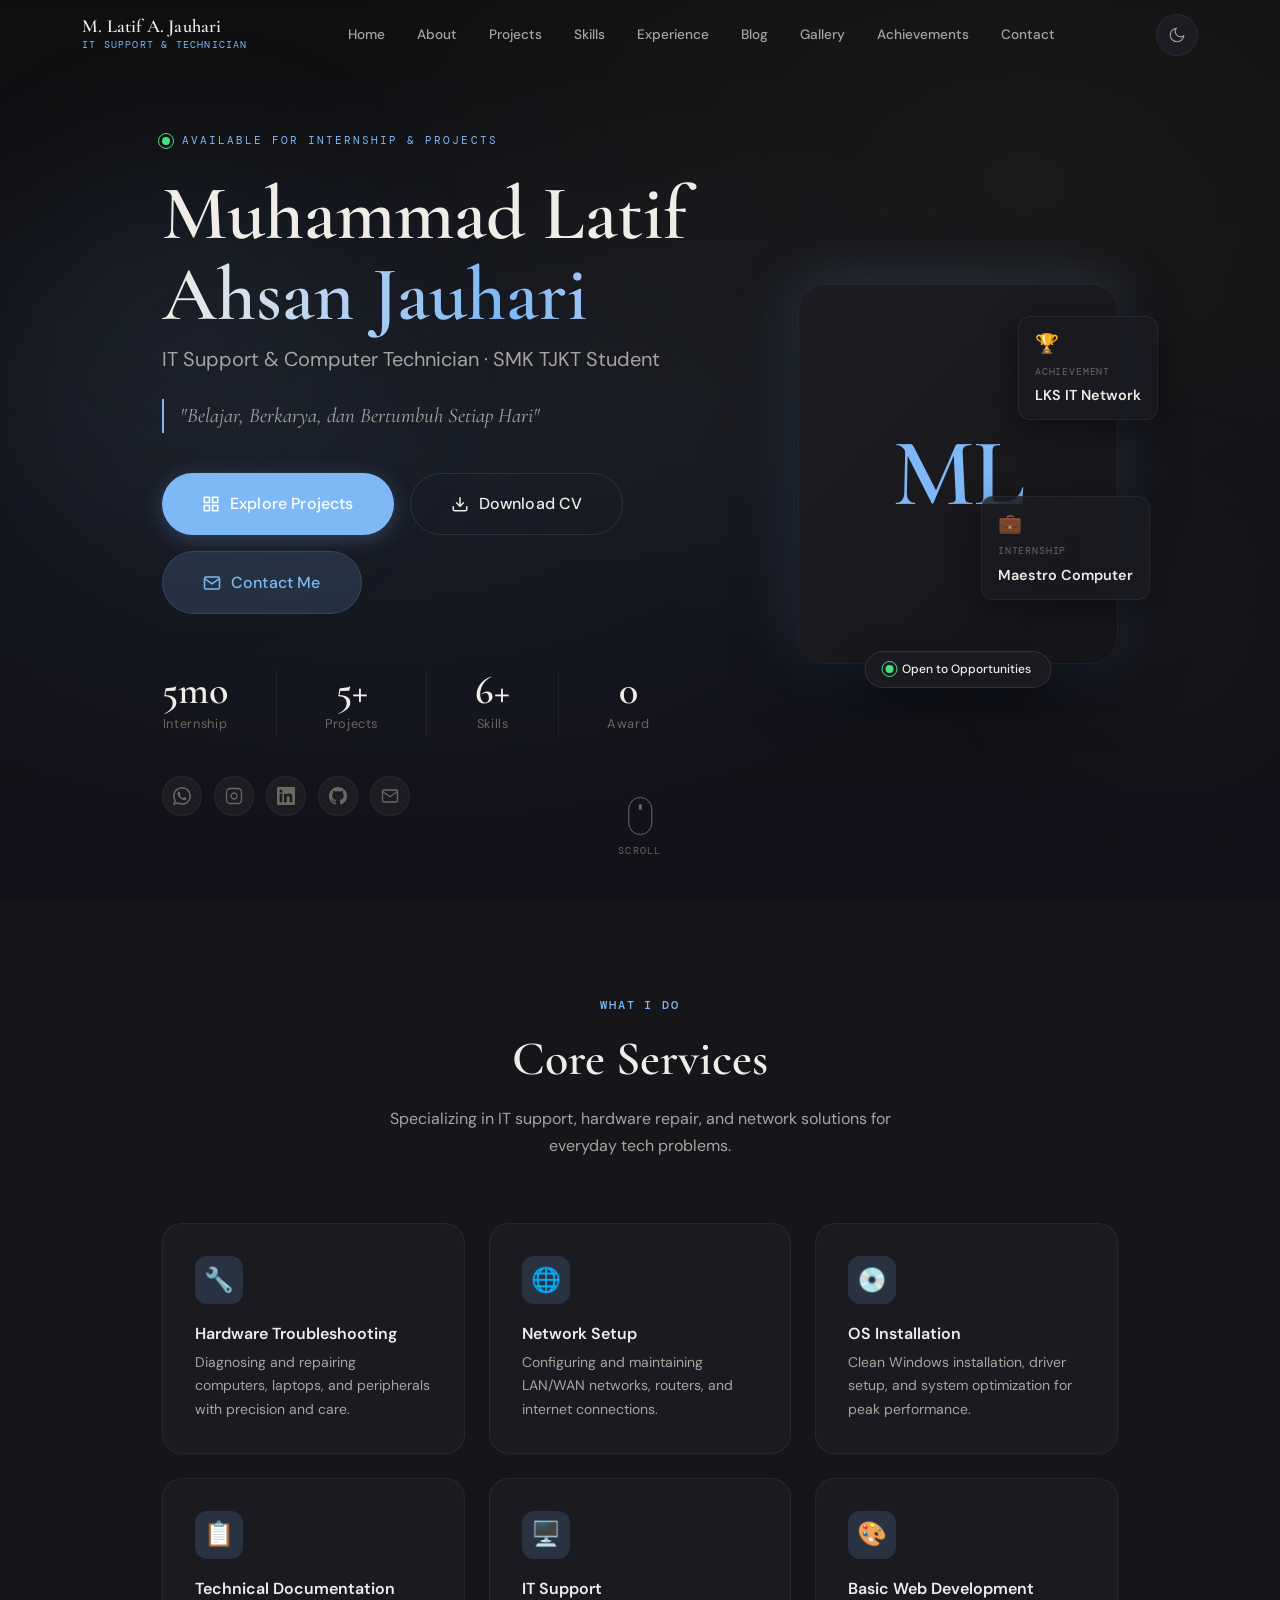
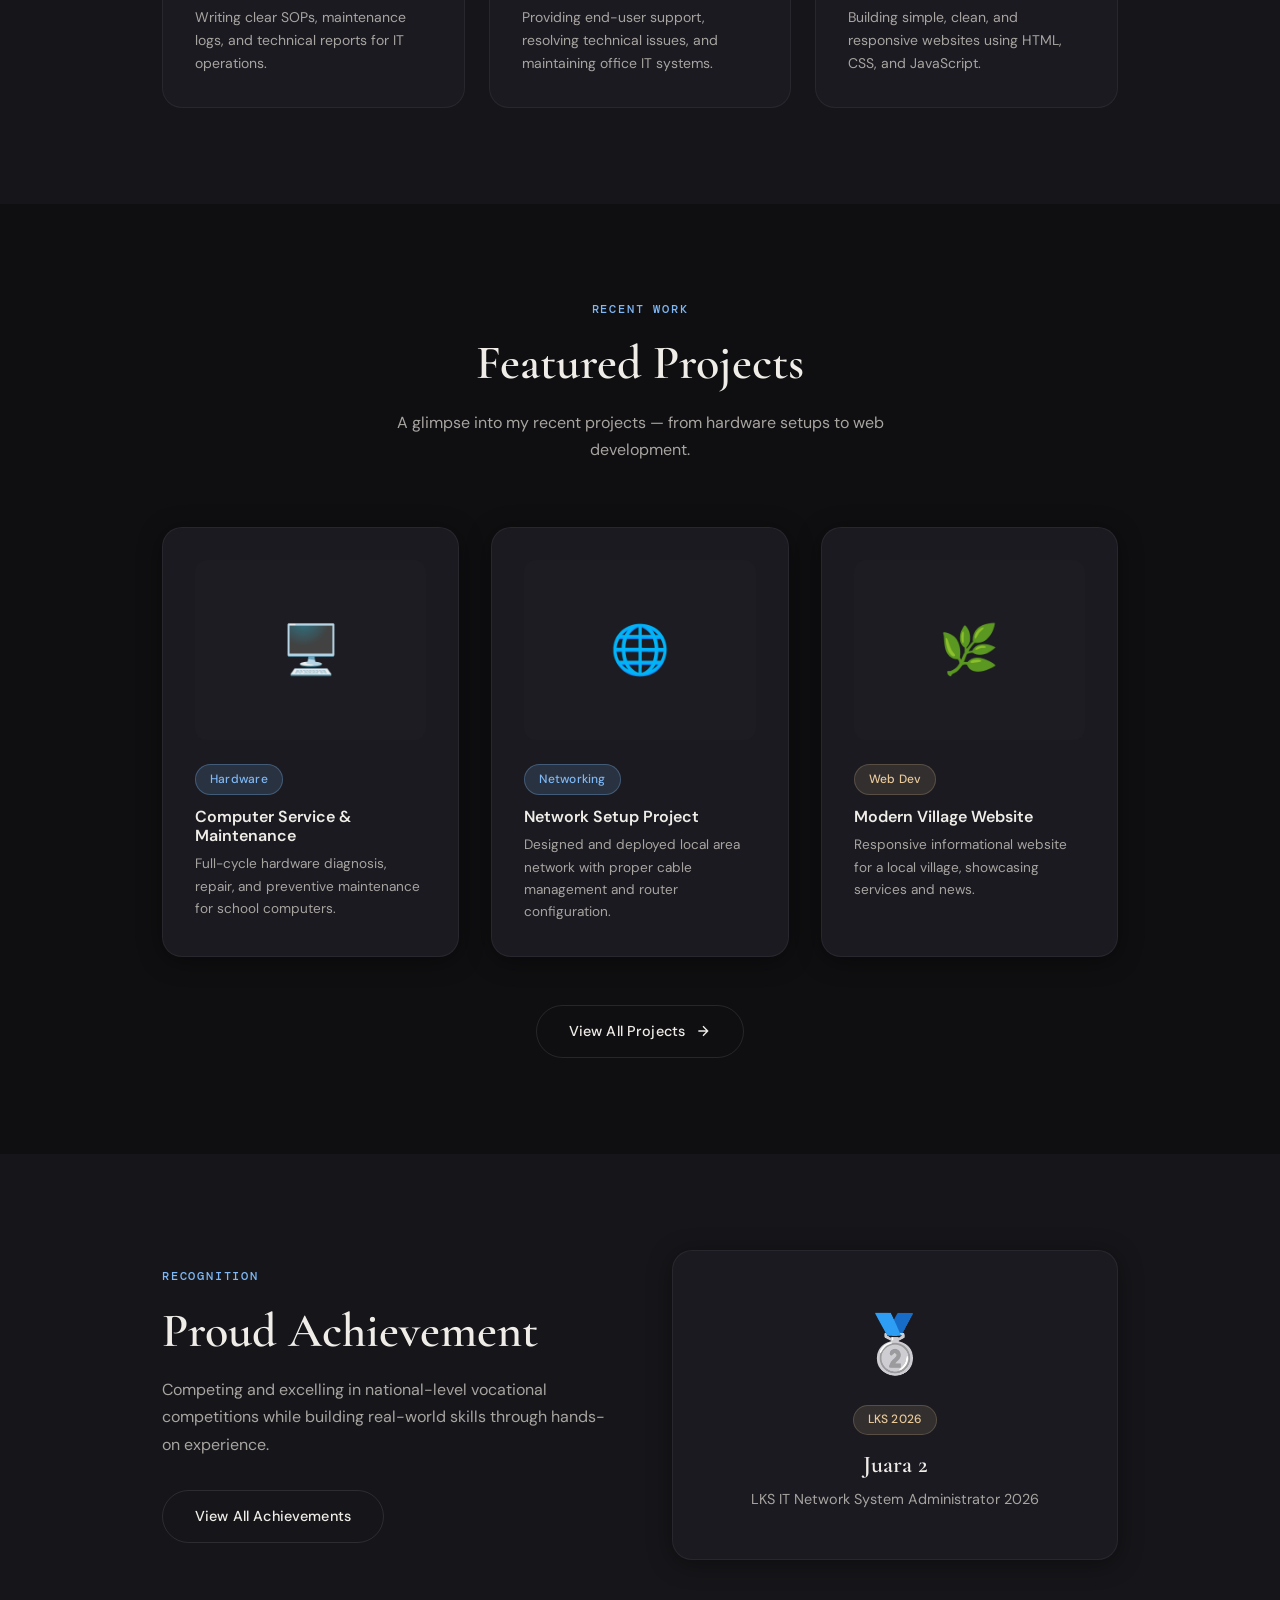
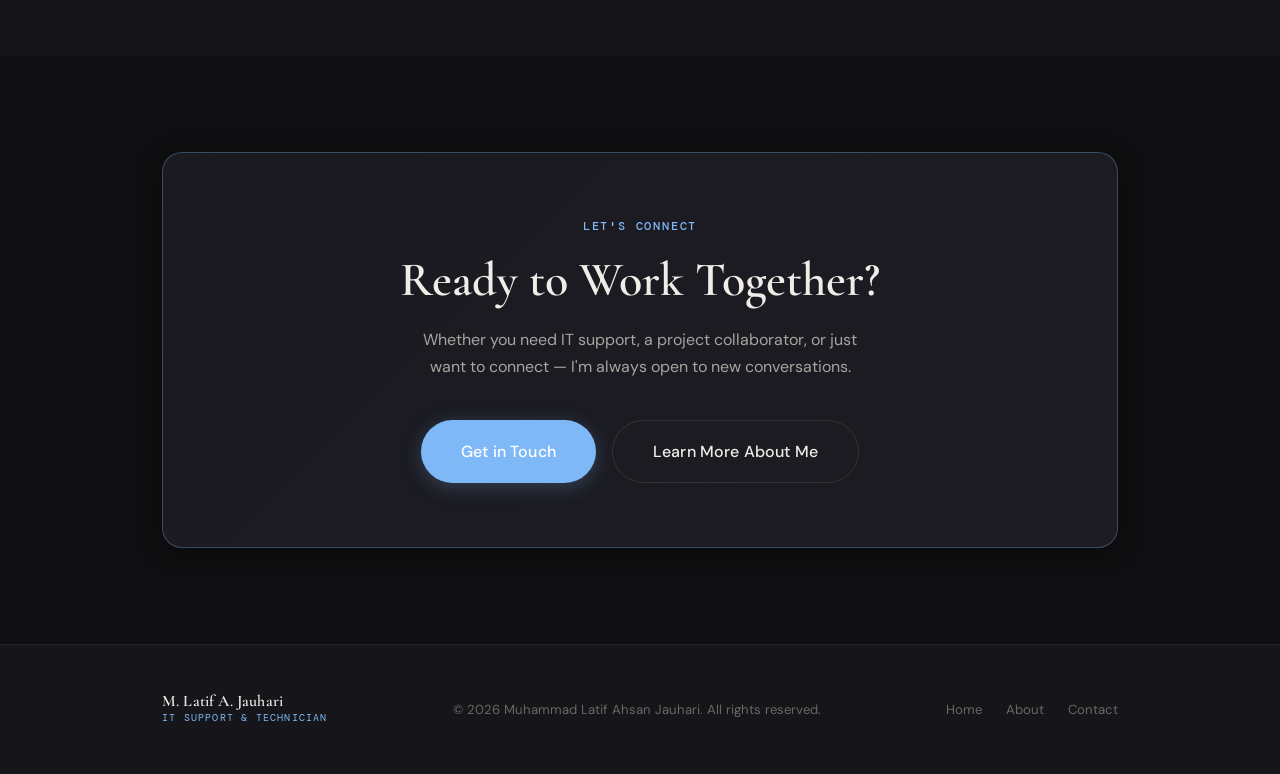
==== commit 6a03501d: "Update index.html" ====
--- a/index.html
+++ b/index.html
@@ -270,7 +270,9 @@
 
   <!-- Loading Screen -->
   <div class="loading-screen" id="loadingScreen">
-    <div class="loading-logo">MLAJ</div>
+    <div class="loading-logo">
+  <img src="assets/img/logo.png" alt="LA Logo">
+</div>
     <div class="loading-bar-wrap">
       <div class="loading-bar"></div>
     </div>
--- a/assets/css/responsive.css
+++ b/assets/css/responsive.css
@@ -2,112 +2,372 @@
    RESPONSIVE.CSS
 ============================================ */
 
-/* Large Desktop */
+/* ============================================
+   LARGE DESKTOP
+============================================ */
 @media (max-width: 1280px) {
-  .container { max-width: 1020px; }
-}
-
-/* Tablet Landscape */
+
+  .container {
+    max-width: 1020px;
+  }
+
+}
+
+/* ============================================
+   TABLET LANDSCAPE
+============================================ */
 @media (max-width: 1024px) {
-  .navbar-menu { display: none; }
-  .hamburger { display: flex; }
-  .mobile-menu { display: flex; }
-
-  .grid-4 { grid-template-columns: repeat(2, 1fr); }
-  .grid-3 { grid-template-columns: repeat(2, 1fr); }
-
-  .hero-grid { grid-template-columns: 1fr; text-align: center; }
-  .hero-image-wrap { order: -1; margin: 0 auto; }
-  .hero-actions { justify-content: center; }
-  .hero-socials { justify-content: center; }
-  .hero-stats { justify-content: center; }
-
-  .about-grid { grid-template-columns: 1fr; }
-  .about-image-col { order: -1; }
-  .about-image-wrap { max-width: 380px; margin: 0 auto; }
-
-  .contact-grid { grid-template-columns: 1fr; }
-}
-
-/* Tablet Portrait */
+
+  /* Navbar */
+  .navbar-menu {
+    display: none;
+  }
+
+  .hamburger {
+    display: flex;
+  }
+
+  /* JANGAN display:flex */
+  .mobile-menu {
+    display: flex;
+  }
+
+  /* Grid */
+  .grid-3,
+  .grid-4 {
+    grid-template-columns: repeat(2, 1fr);
+  }
+
+  /* Hero */
+  .hero-grid {
+    grid-template-columns: 1fr;
+    text-align: center;
+    gap: 3rem;
+    justify-items: center;
+  }
+
+  .hero-content {
+    display: flex;
+    flex-direction: column;
+    align-items: center;
+    text-align: center;
+  }
+
+  .hero-image-wrap {
+    order: -1;
+    width: 100%;
+    display: flex;
+    justify-content: center;
+    align-items: center;
+  }
+
+  .hero-actions,
+  .hero-socials,
+  .hero-stats {
+    justify-content: center;
+  }
+
+  /* About */
+  .about-grid,
+  .contact-grid {
+    grid-template-columns: 1fr;
+  }
+
+  .about-image-col {
+    order: -1;
+  }
+
+  .about-image-wrap {
+    max-width: 380px;
+    margin: 0 auto;
+  }
+
+}
+
+/* ============================================
+   TABLET PORTRAIT & MOBILE
+============================================ */
 @media (max-width: 768px) {
+
   :root {
     font-size: 15px;
   }
 
-  .section { padding: 4rem 0; }
-  .section-header { margin-bottom: 2.5rem; }
-
-  .container { padding: 0 1.25rem; }
-  .container-sm { padding: 0 1.25rem; }
-
-  .grid-2, .grid-3 { grid-template-columns: 1fr; }
-  .grid-4 { grid-template-columns: 1fr 1fr; }
-
-  .page-header { padding: 7rem 0 3rem; }
-
-  .footer-inner {
-    flex-direction: column;
-    text-align: center;
-  }
-
-  .footer-links, .social-links { justify-content: center; }
-
-  .skills-grid { grid-template-columns: repeat(2, 1fr); }
-
-  .timeline-item { grid-template-columns: 1fr; }
-  .timeline-date-col { text-align: left; }
-  .timeline-line { display: none; }
-
-  .achievement-grid { grid-template-columns: 1fr; }
-
-  .blog-grid { grid-template-columns: 1fr; }
-
-  .projects-grid { grid-template-columns: 1fr; }
-
+  /* Container */
+  .container,
+  .container-sm {
+    padding-left: 1.25rem;
+    padding-right: 1.25rem;
+  }
+
+  /* Section */
+  .section {
+    padding: 4rem 0;
+  }
+
+  .section-header {
+    margin-bottom: 2.5rem;
+    text-align: center;
+  }
+
+  .section-title,
+  .section-subtitle {
+    text-align: center;
+  }
+
+  .page-header {
+    padding: 7rem 0 3rem;
+  }
+
+  /* ============================================
+     FORCE 1 COLUMN
+  ============================================ */
+  .grid-2,
+  .grid-3,
+  .grid-4,
+  .services-grid,
+  .achievement-grid,
+  .blog-grid,
+  .projects-grid {
+    display: grid !important;
+    grid-template-columns: 1fr !important;
+  }
+
+  /* SERVICES FIX */
+  .services-grid {
+    gap: 1.25rem;
+  }
+
+  .service-card {
+    width: 100%;
+  }
+
+  /* Skills */
+  .skills-grid {
+    grid-template-columns: repeat(2, 1fr);
+  }
+
+  /* ============================================
+     HERO
+  ============================================ */
+  .hero {
+    padding-top: 8rem;
+    text-align: center;
+  }
+
+  .hero .container {
+    width: 100%;
+  }
+
+  .hero-grid {
+    width: 100%;
+    display: flex !important;
+    flex-direction: column !important;
+    align-items: center !important;
+    justify-content: center !important;
+    gap: 3rem;
+  }
+
+  .hero-content {
+    width: 100%;
+    display: flex;
+    flex-direction: column;
+    align-items: center !important;
+    text-align: center !important;
+  }
+
+  .hero-eyebrow,
+  .hero-actions,
+  .hero-stats,
+  .hero-socials {
+    justify-content: center;
+  }
+
+  .hero-tagline {
+    border-left: none;
+    padding-left: 0;
+    text-align: center;
+  }
+
+  .hero-title {
+    font-size: clamp(2.5rem, 8vw, 4rem) !important;
+  }
+
+  .hero-title br {
+    display: none;
+  }
+
+  .hero-name-sub {
+    font-size: clamp(1rem, 3vw, 1.3rem) !important;
+  }
+
+  /* ============================================
+     AVATAR FIX
+  ============================================ */
+  .hero-image-wrap {
+    width: 100%;
+    display: flex !important;
+    justify-content: center !important;
+    align-items: center !important;
+    margin: 0 auto !important;
+    position: relative;
+    left: 0 !important;
+    right: 0 !important;
+  }
+
+  .hero-avatar {
+    width: min(260px, 80vw);
+    aspect-ratio: 4 / 5;
+    height: auto;
+
+    margin-left: auto !important;
+    margin-right: auto !important;
+
+    position: relative;
+    left: 0 !important;
+    right: 0 !important;
+    transform: none !important;
+  }
+
+  .hero-avatar-inner {
+    font-size: clamp(4rem, 12vw, 6rem);
+  }
+
+  .hero-avatar-badge {
+    left: 50%;
+    transform: translateX(-50%);
+  }
+
+  .hero-float-1,
+  .hero-float-2 {
+    display: none;
+  }
+
+  /* Stats */
+  .hero-stats {
+    flex-wrap: wrap;
+    justify-content: center;
+    gap: 1.5rem;
+  }
+
+  .hero-stat-divider {
+    display: none;
+  }
+
+  .stat-number {
+    font-size: 2rem;
+  }
+
+  /* Buttons */
+  .hero-actions {
+    width: 100%;
+    flex-direction: column;
+    align-items: center;
+  }
+
+  .btn,
+  .hero-actions .btn {
+    width: 100%;
+    max-width: 320px;
+    justify-content: center;
+  }
+
+  .btn-lg {
+    padding: 0.95rem 2rem;
+    font-size: 0.95rem;
+  }
+
+  /* Timeline */
+  .timeline-item {
+    grid-template-columns: 1fr;
+  }
+
+  .timeline-date-col {
+    text-align: left;
+  }
+
+  .timeline-line {
+    display: none;
+  }
+
+  /* Gallery */
   .gallery-masonry {
     columns: 2;
   }
 
-  .stat-number { font-size: 2rem; }
-
-  .btn-lg { padding: 0.95rem 2rem; font-size: 0.95rem; }
-
-  .hero-title {
-    font-size: clamp(2.5rem, 8vw, 4rem) !important;
-  }
-
-  .hero-name-sub {
-    font-size: clamp(1rem, 3vw, 1.3rem) !important;
-  }
-
-  .back-to-top { bottom: 1.5rem; right: 1.5rem; }
-}
-
-/* Mobile */
+  /* Footer */
+  .footer-inner {
+    flex-direction: column;
+    text-align: center;
+  }
+
+  .footer-links,
+  .social-links {
+    justify-content: center;
+    flex-wrap: wrap;
+  }
+
+  /* Navbar */
+  .navbar-inner {
+    padding: 0 1rem;
+  }
+
+  /* Back To Top */
+  .back-to-top {
+    right: 1rem;
+    bottom: 1rem;
+  }
+
+}
+
+/* ============================================
+   MOBILE
+============================================ */
 @media (max-width: 540px) {
-  .grid-4 { grid-template-columns: 1fr; }
-  .skills-grid { grid-template-columns: 1fr; }
-  .filter-tabs { gap: 0.375rem; }
-  .filter-btn { padding: 0.4rem 1rem; font-size: 0.75rem; }
-
-  .gallery-masonry { columns: 1; }
-
-  .hero-actions {
-    flex-direction: column;
-    align-items: center;
-  }
-
-  .btn { width: 100%; justify-content: center; max-width: 280px; }
-
-  .modal-overlay { padding: 1rem; }
-  .modal-content { border-radius: var(--radius-lg); }
-
-  .section-title { font-size: 1.9rem; }
-}
-
-/* Very small screens */
+
+  .skills-grid {
+    grid-template-columns: 1fr;
+  }
+
+  .gallery-masonry {
+    columns: 1;
+  }
+
+  .filter-tabs {
+    gap: 0.375rem;
+  }
+
+  .filter-btn {
+    padding: 0.4rem 1rem;
+    font-size: 0.75rem;
+  }
+
+  .section-title {
+    font-size: 1.9rem;
+  }
+
+  .modal-overlay {
+    padding: 1rem;
+  }
+
+  .modal-content {
+    border-radius: var(--radius-lg);
+  }
+
+}
+
+/* ============================================
+   VERY SMALL SCREEN
+============================================ */
 @media (max-width: 380px) {
-  .container { padding: 0 1rem; }
-  .hero-stats { flex-direction: column; gap: 1.5rem; }
-}
+
+  .container {
+    padding: 0 1rem;
+  }
+
+  .hero-stats {
+    flex-direction: column;
+    gap: 1.5rem;
+  }
+
+}
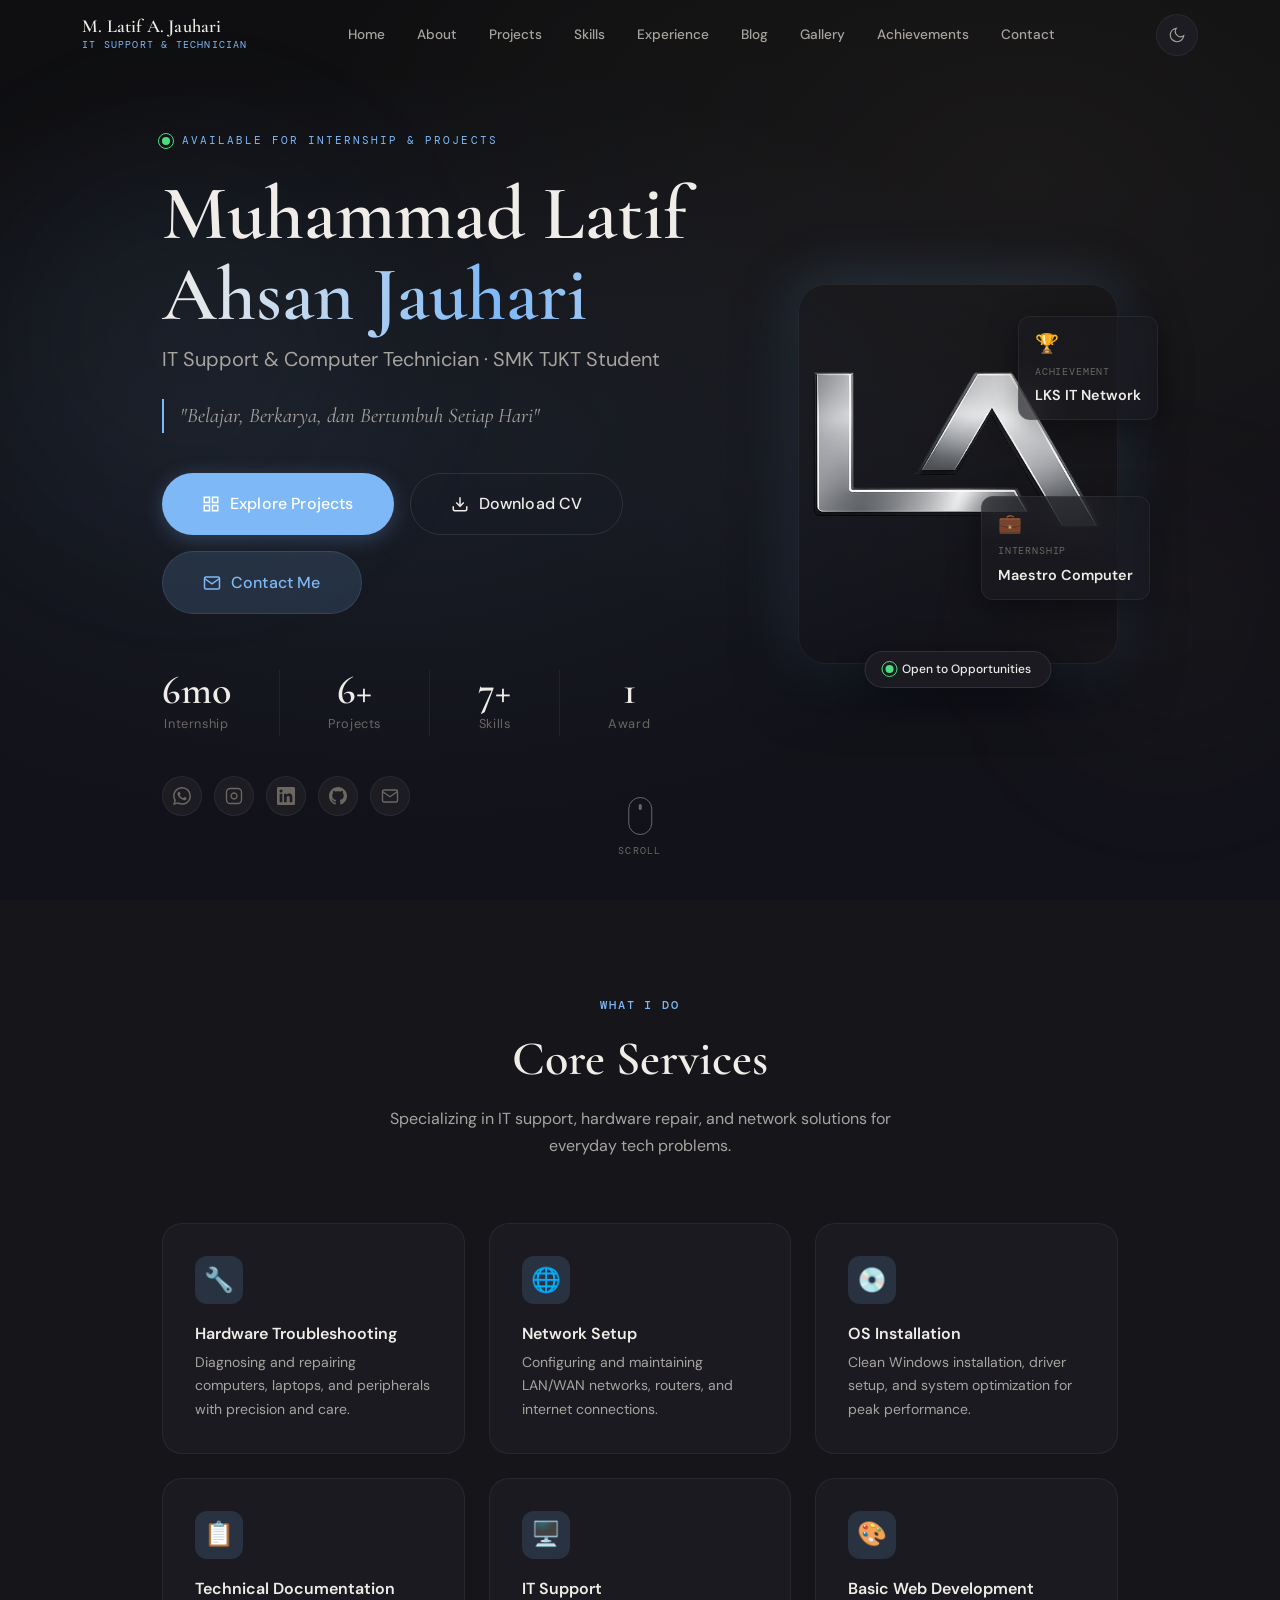
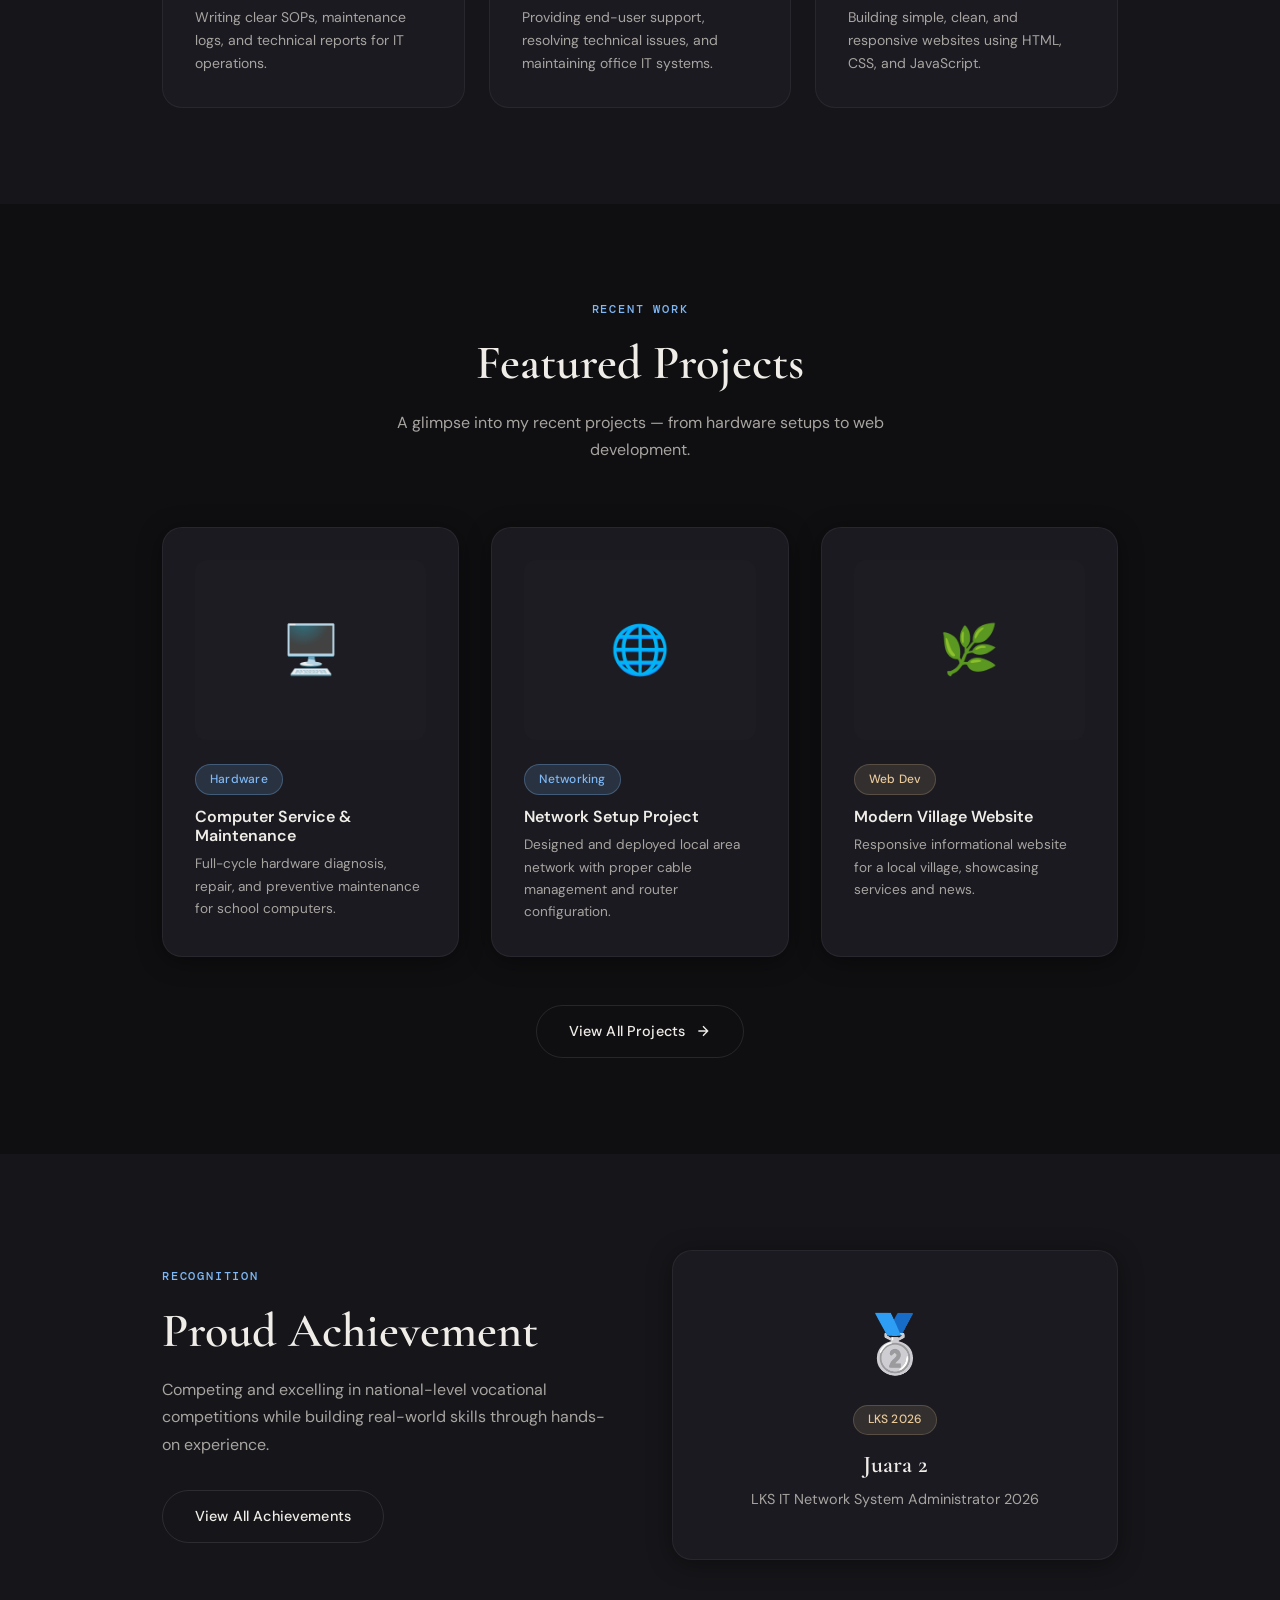
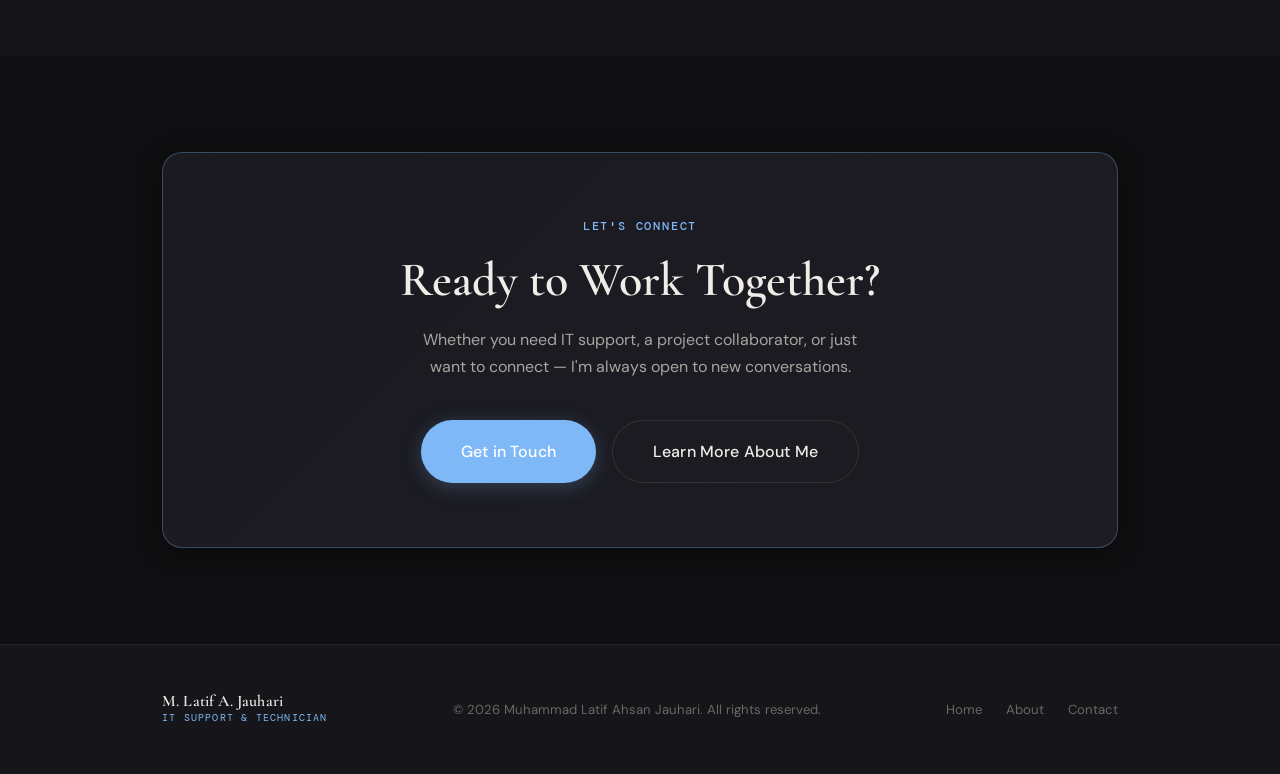
==== commit 63042346: "Update index.html" ====
--- a/index.html
+++ b/index.html
@@ -420,7 +420,7 @@
         <!-- Image -->
         <div class="hero-image-wrap">
           <div class="hero-avatar">
-            <div class="hero-avatar-inner">ML</div>
+             <img src="assets/img/logo.png" alt="Muhammad Latif Ahsan Jauhari" class="hero-profile-img">
           </div>
 
           <!-- Floating Cards -->
--- a/assets/css/style.css
+++ b/assets/css/style.css
@@ -967,3 +967,20 @@
   background: var(--accent-blue-dim);
   color: var(--accent-blue);
 }
+
+/* Loading Logo */
+.loading-logo {
+  display: flex;
+  align-items: center;
+  justify-content: center;
+  margin-bottom: 1.5rem;
+}
+
+.loading-logo img {
+  width: 90px;
+  height: 90px;
+  object-fit: contain;
+
+  animation: logoFloat 2s ease-in-out infinite;
+  filter: drop-shadow(0 0 12px rgba(59,130,246,0.25));
+}
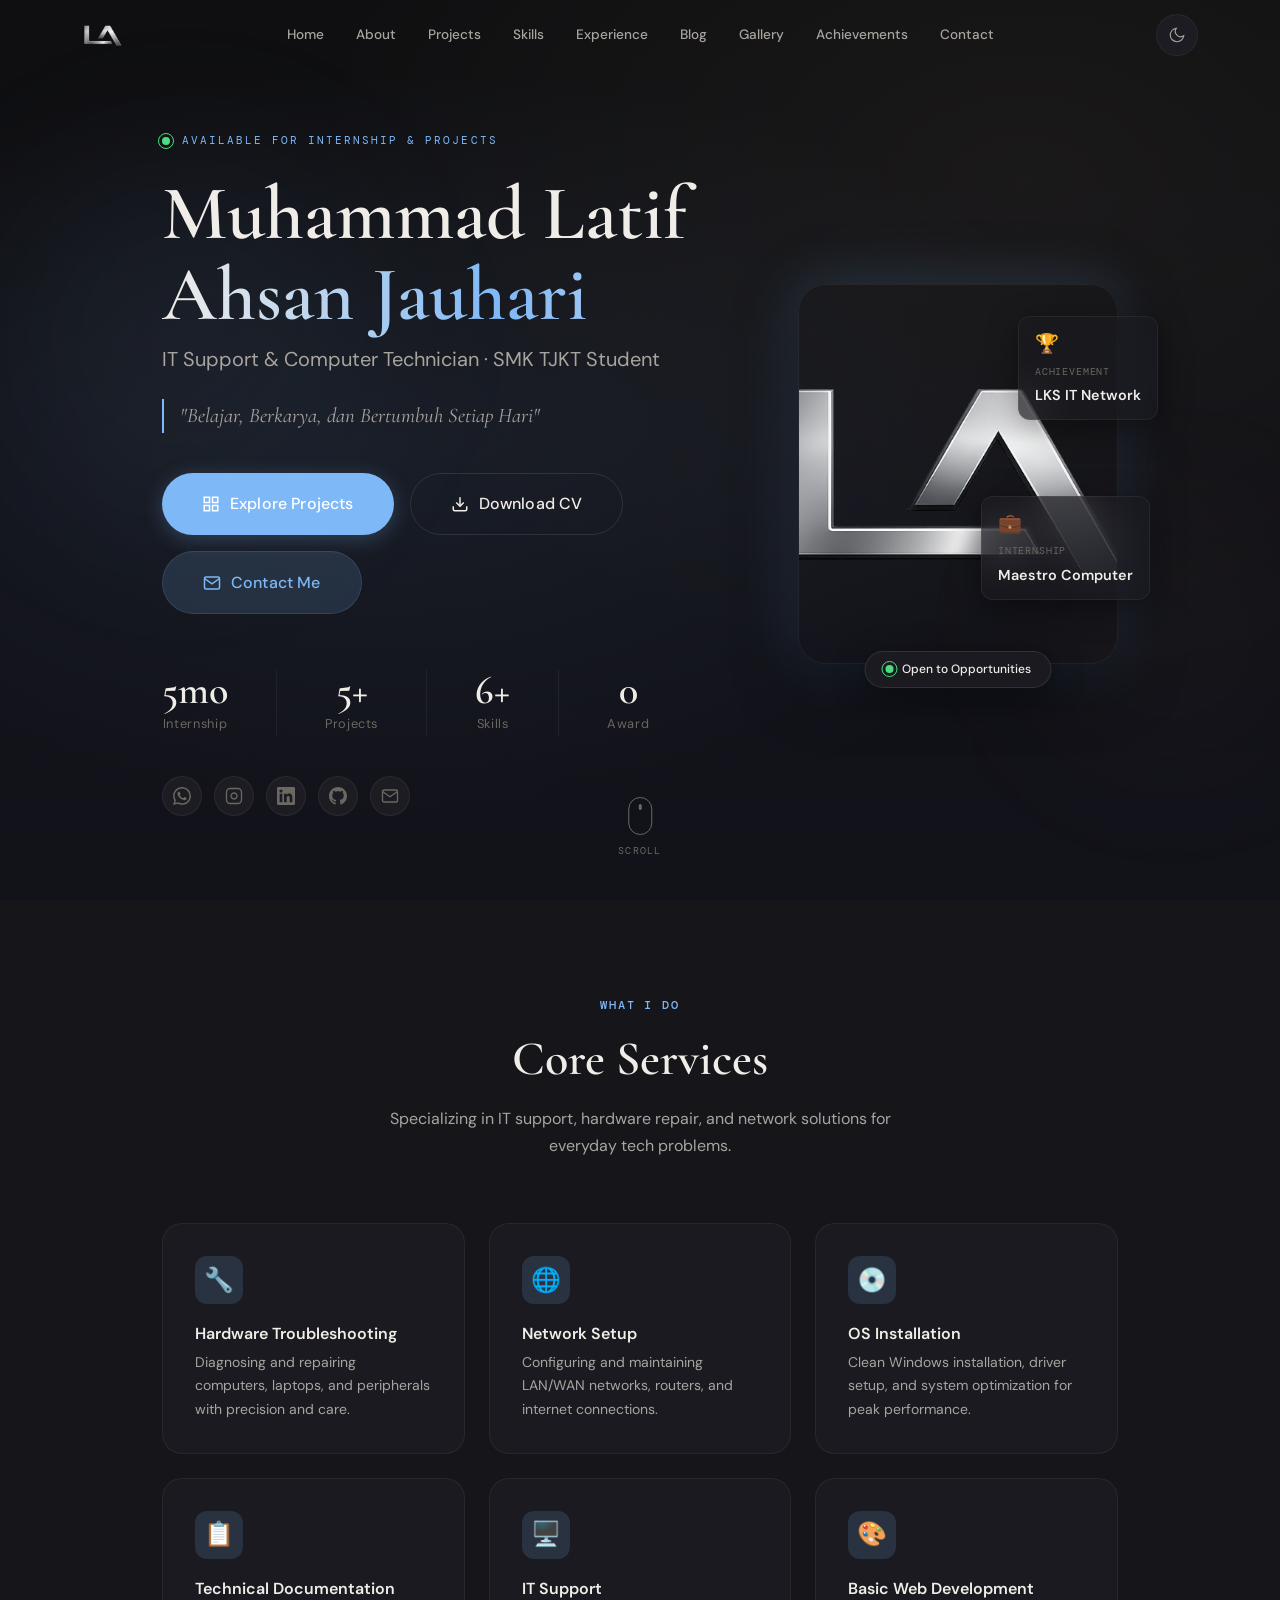
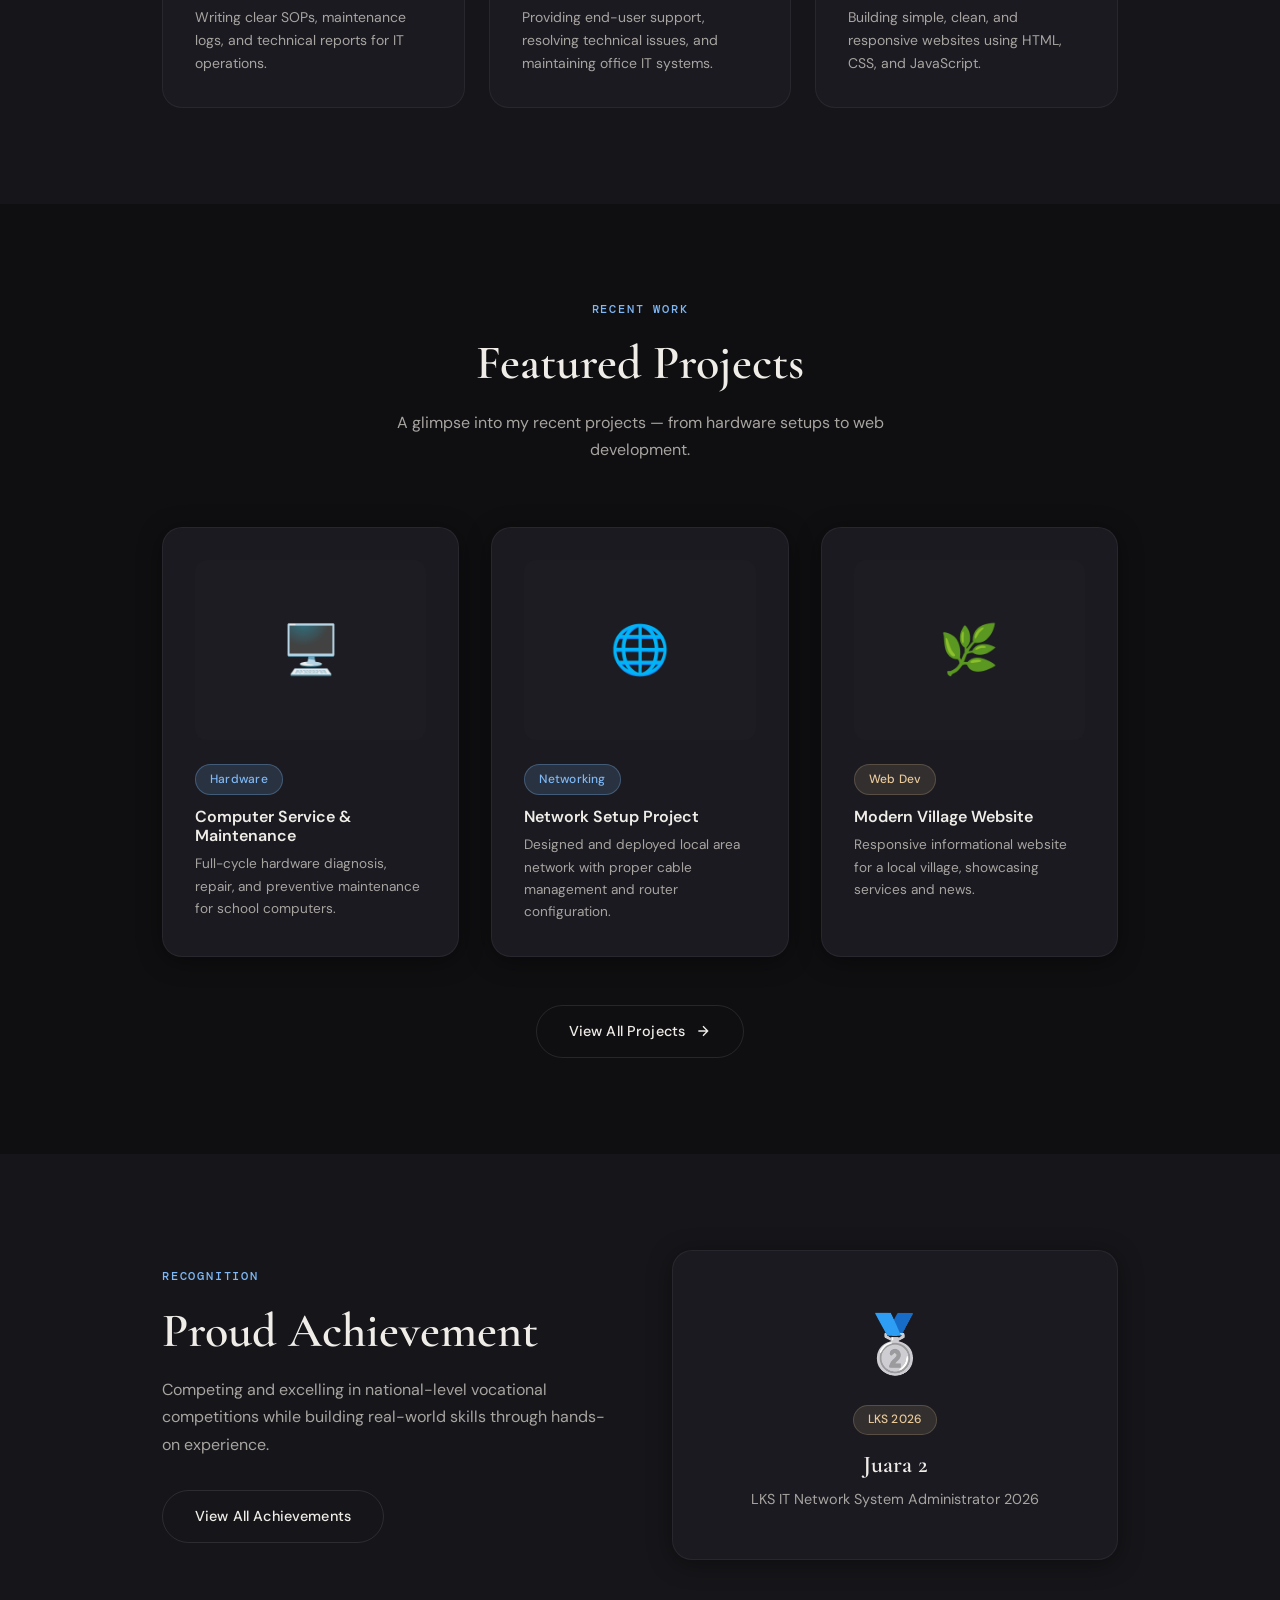
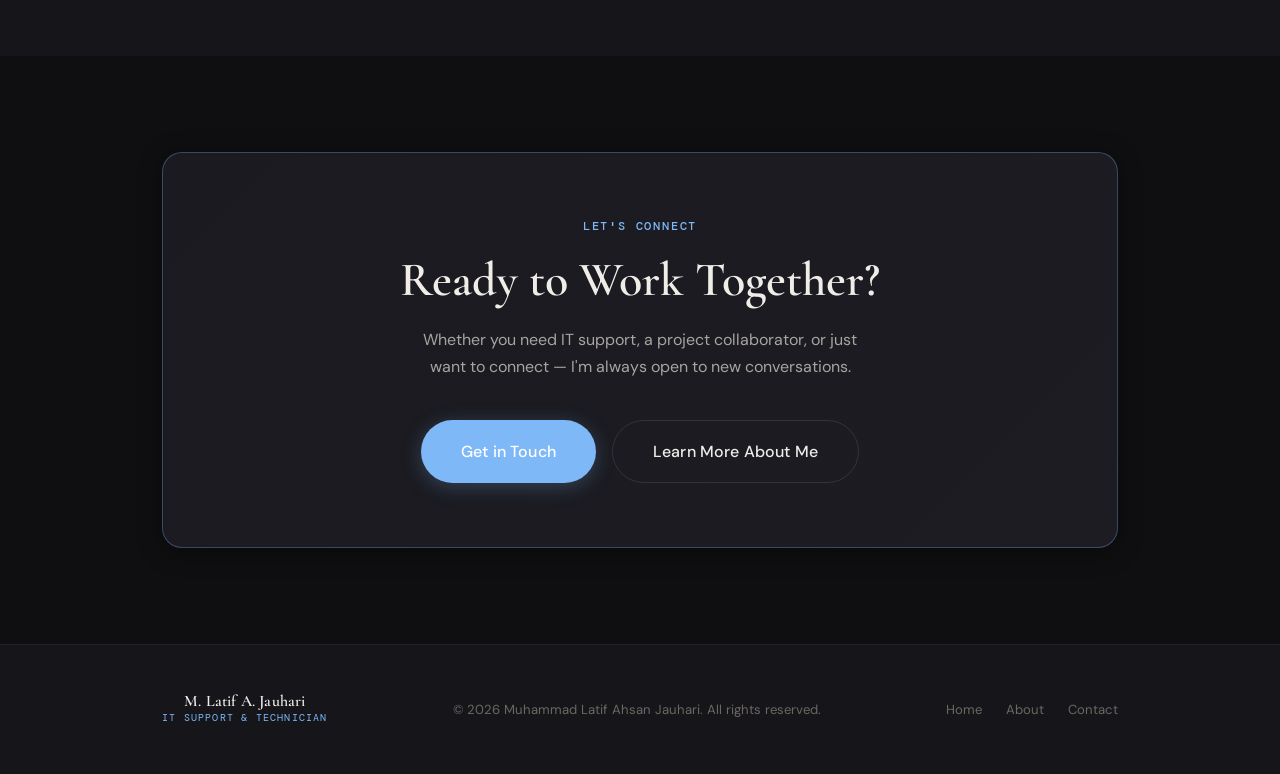
==== commit 3340eb2a: "Update index.html" ====
--- a/index.html
+++ b/index.html
@@ -285,8 +285,7 @@
   <nav class="navbar" id="navbar">
     <div class="navbar-inner">
       <a href="index.html" class="navbar-logo">
-        <span class="logo-name">M. Latif A. Jauhari</span>
-        <span class="logo-title">IT Support & Technician</span>
+         <img src="assets/img/logo.png" alt="LA Logo" class="navbar-logo-img">
       </a>
 
       <div class="navbar-menu">
--- a/assets/css/style.css
+++ b/assets/css/style.css
@@ -984,3 +984,28 @@
   animation: logoFloat 2s ease-in-out infinite;
   filter: drop-shadow(0 0 12px rgba(59,130,246,0.25));
 }
+/* Profile */
+.hero-profile-img{
+  width:100%;
+  height:100%;
+  object-fit:cover;
+  display:block;
+}
+
+/* Navbar Logo */
+.navbar-logo{
+  display:flex;
+  align-items:center;
+}
+
+.navbar-logo-img{
+  height:42px;
+  width:auto;
+  display:block;
+  object-fit:contain;
+  transition:all .3s ease;
+}
+
+.navbar-logo-img:hover{
+  transform:scale(1.05);
+}
